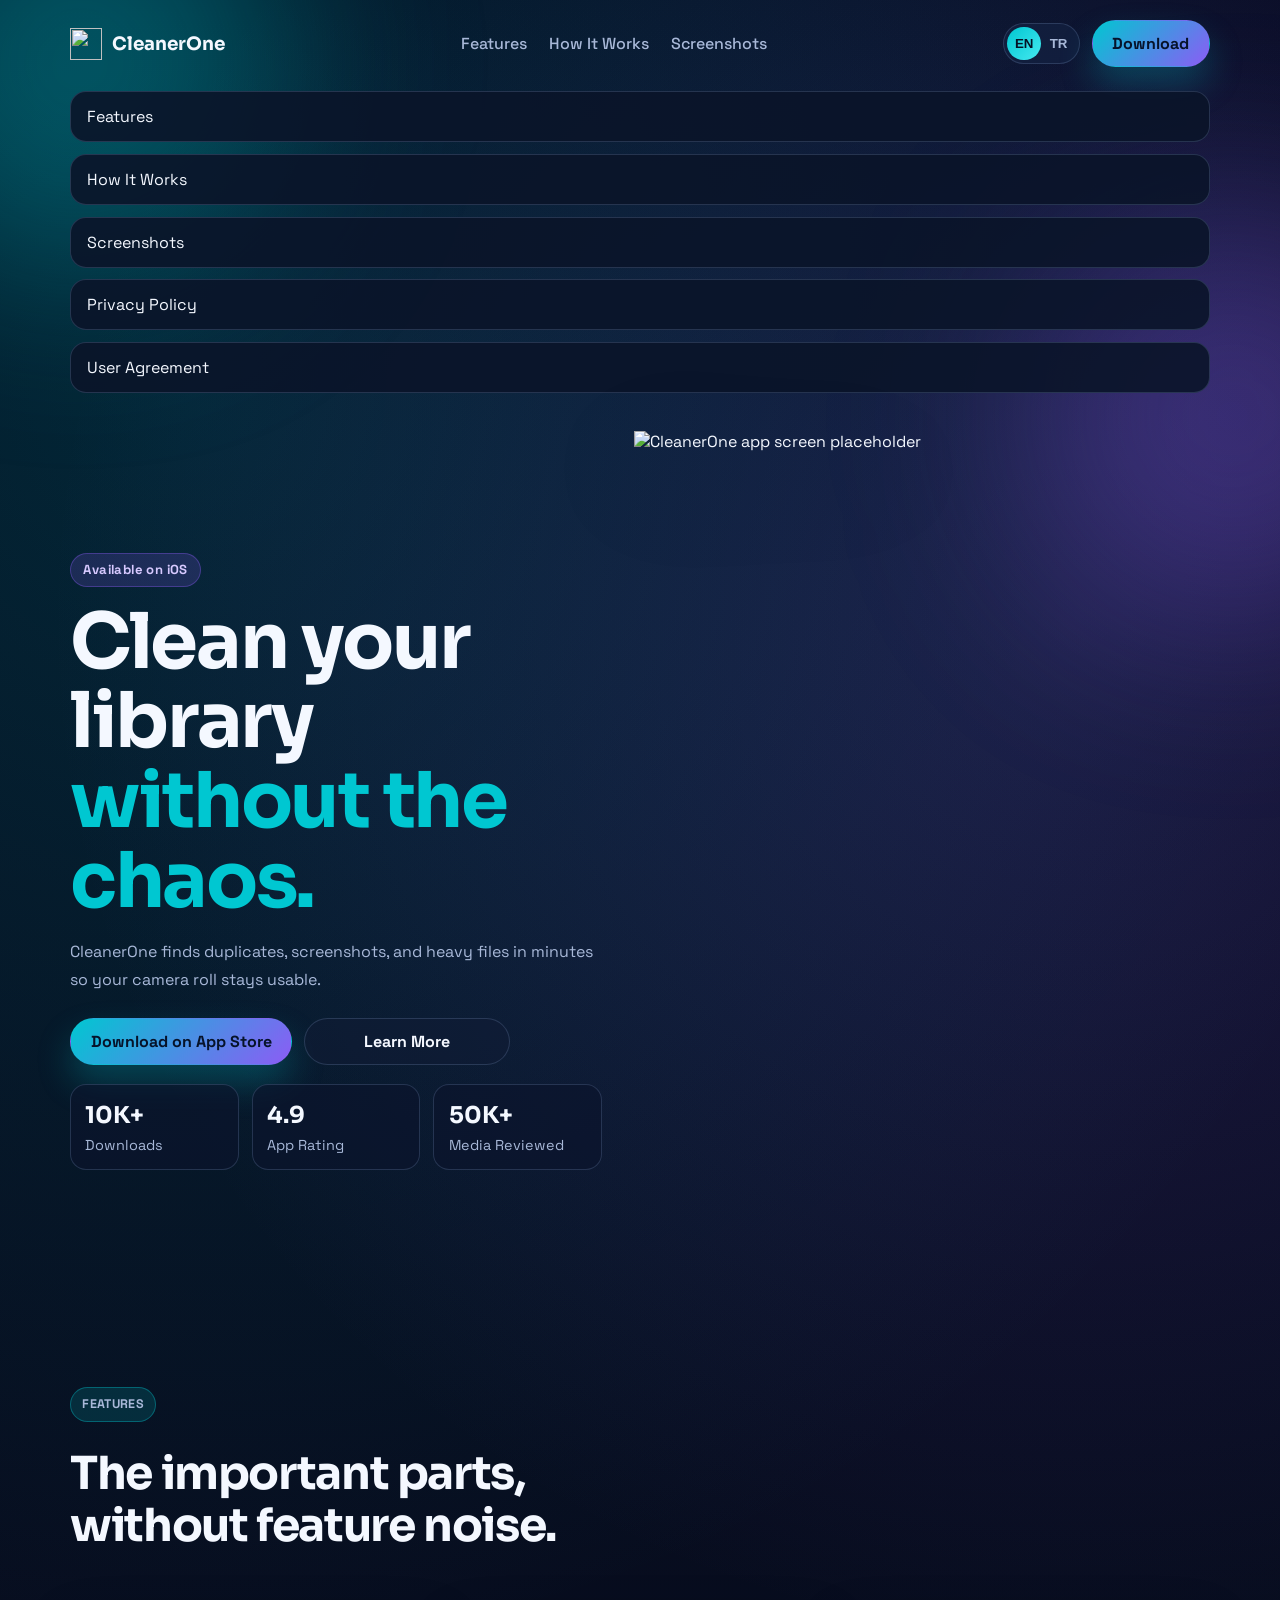
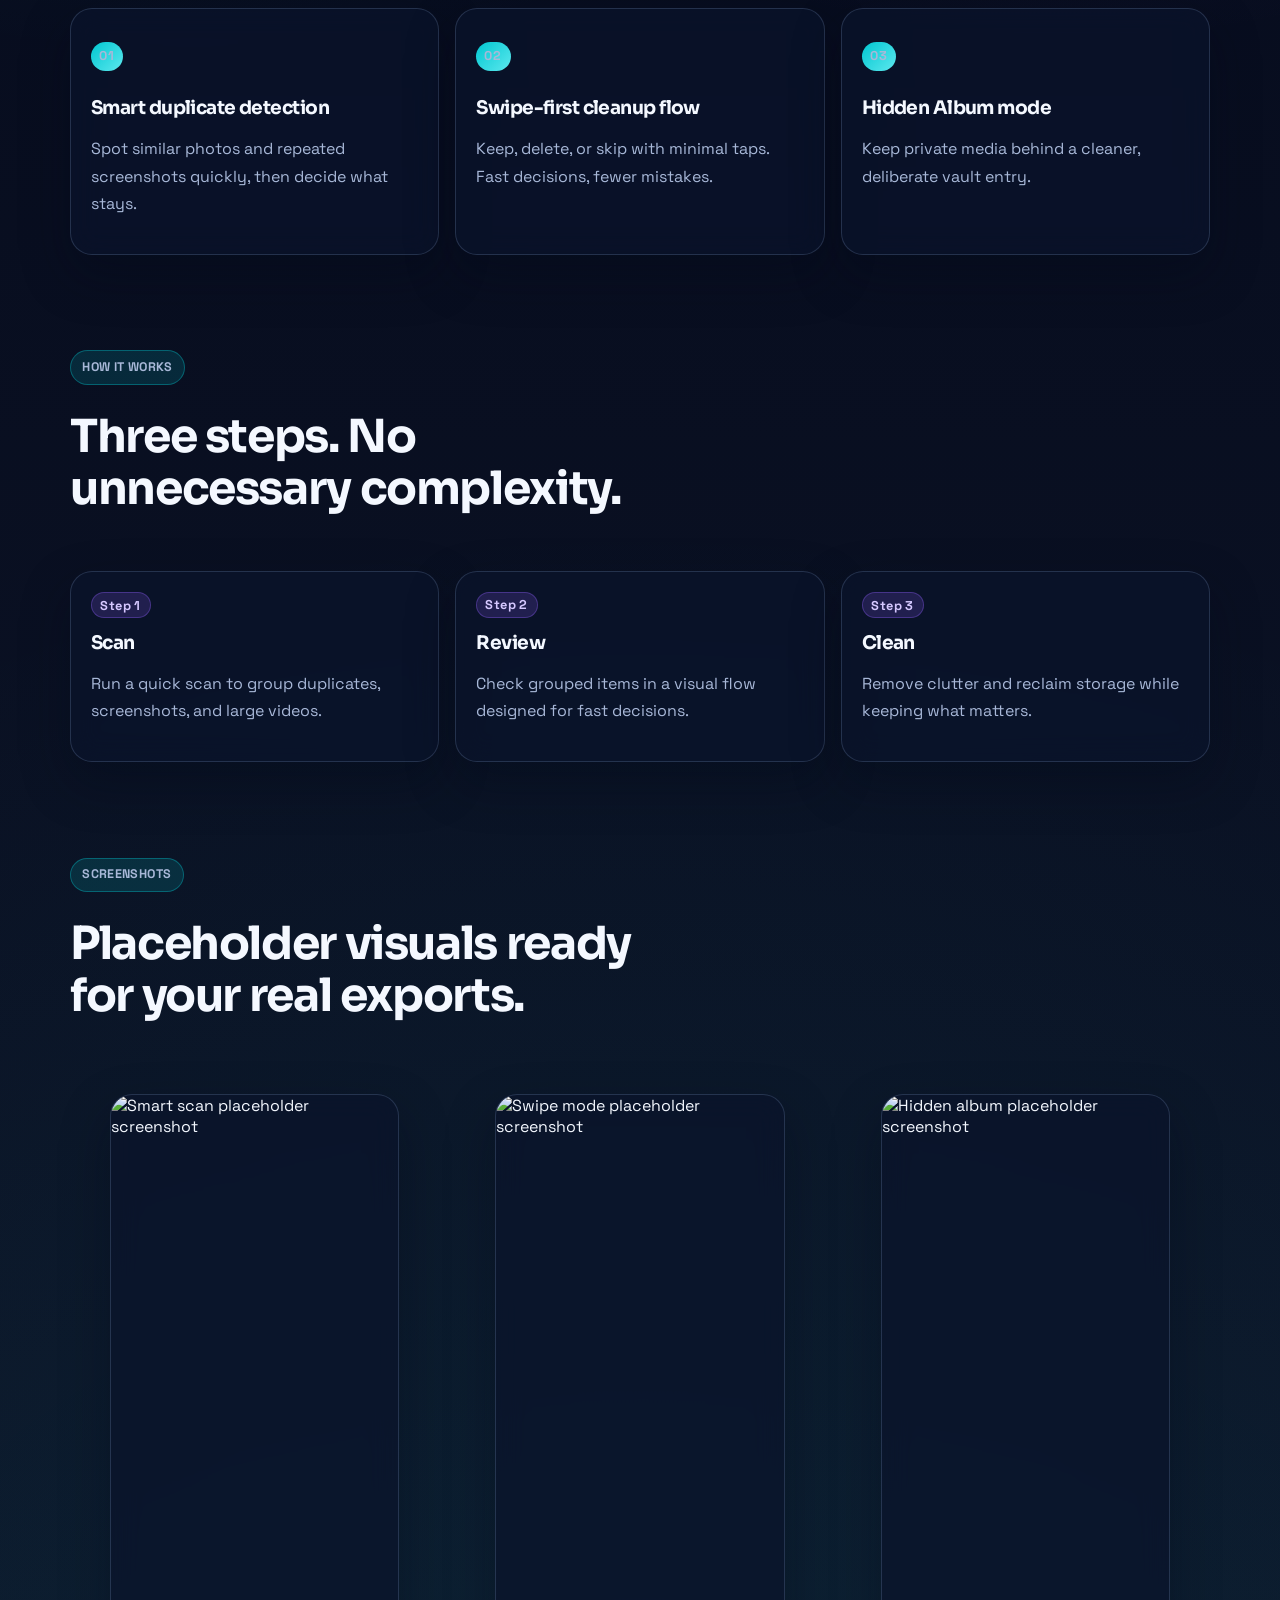
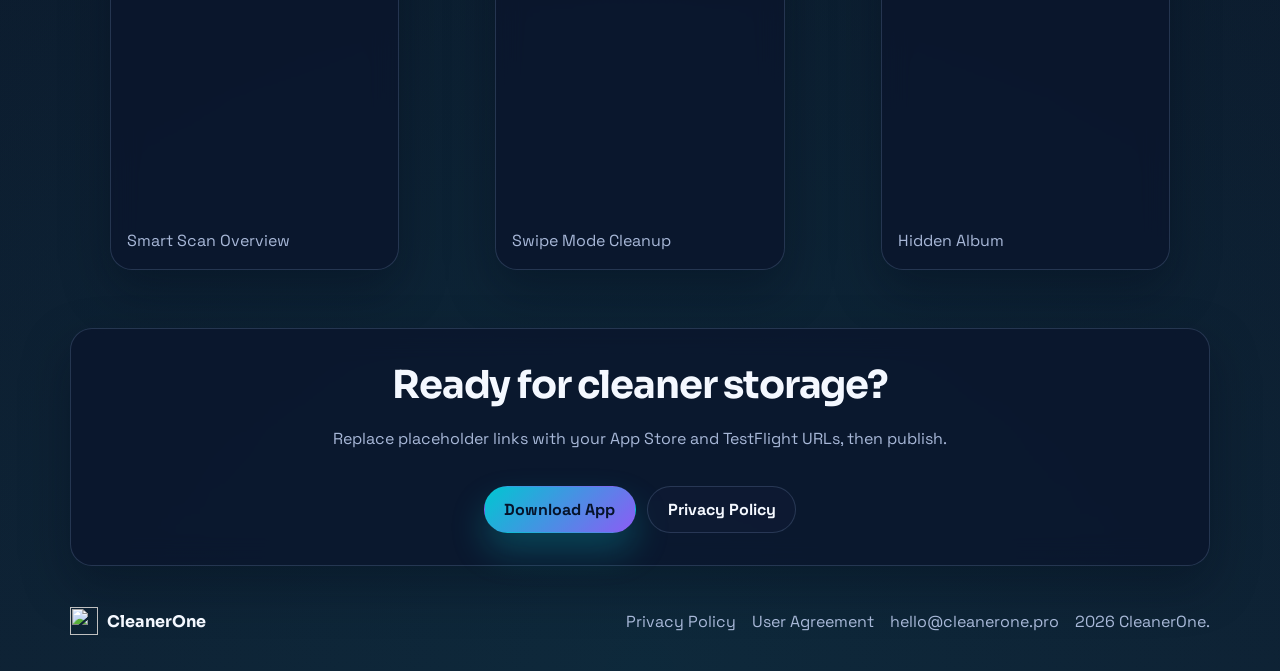
==== index.html @ c6b2ac65 "V2" ====
<!DOCTYPE html>
<html lang="en">
  <head>
    <meta charset="UTF-8" />
    <meta name="viewport" content="width=device-width, initial-scale=1.0" />
    <title>CleanerOne | Smart Photo Cleanup</title>
    <meta
      name="description"
      content="CleanerOne helps you remove duplicate photos, screenshots, and clutter with a clean swipe-first experience."
    />
    <link rel="preconnect" href="https://fonts.googleapis.com" />
    <link rel="preconnect" href="https://fonts.gstatic.com" crossorigin />
    <link
      href="https://fonts.googleapis.com/css2?family=Sora:wght@400;600;700;800&family=Space+Grotesk:wght@400;500;700&display=swap"
      rel="stylesheet"
    />
    <link rel="stylesheet" href="style.css" />
  </head>
  <body class="landing-shell">
    <div class="bg-orb bg-orb--teal"></div>
    <div class="bg-orb bg-orb--purple"></div>

    <header class="topbar">
      <a class="brand" href="#top" aria-label="CleanerOne home">
        <img src="assets/brand-mark.svg" alt="" width="32" height="32" />
        <span>CleanerOne</span>
      </a>

      <nav class="nav-desktop" aria-label="Primary">
        <a href="#features" data-i18n="nav_features">Features</a>
        <a href="#how" data-i18n="nav_how">How It Works</a>
        <a href="#screens" data-i18n="nav_screens">Screenshots</a>
      </nav>

      <div class="topbar-actions">
        <div class="lang-switch" role="group" aria-label="Language switch">
          <button class="lang-btn is-active" data-lang="en" type="button">EN</button>
          <button class="lang-btn" data-lang="tr" type="button">TR</button>
        </div>
        <a class="btn btn--primary" href="#" data-i18n="download_btn">Download</a>
        <button
          class="menu-btn"
          type="button"
          aria-controls="mobile-menu"
          aria-expanded="false"
          aria-label="Open mobile menu"
        >
          <span></span>
          <span></span>
        </button>
      </div>
    </header>

    <div id="mobile-menu" class="mobile-menu" hidden>
      <a href="#features" data-nav-close data-i18n="nav_features">Features</a>
      <a href="#how" data-nav-close data-i18n="nav_how">How It Works</a>
      <a href="#screens" data-nav-close data-i18n="nav_screens">Screenshots</a>
      <a href="privacy/" data-nav-close data-i18n="privacy_link">Privacy Policy</a>
      <a href="terms/" data-nav-close data-i18n="terms_link">User Agreement</a>
    </div>

    <main id="top">
      <section class="hero block">
        <div class="hero-copy reveal">
          <span class="pill" data-i18n="hero_badge">Available on iOS</span>
          <h1>
            <span data-i18n="hero_title_top">Clean your library</span>
            <em data-i18n="hero_title_em">without the chaos.</em>
          </h1>
          <p data-i18n="hero_subtitle">
            CleanerOne finds duplicates, screenshots, and heavy files in minutes so your
            camera roll stays usable.
          </p>

          <div class="hero-cta">
            <a class="btn btn--primary btn--wide" href="#" data-i18n="hero_cta_primary"
              >Download on App Store</a
            >
            <a class="btn btn--ghost btn--wide" href="#how" data-i18n="hero_cta_secondary"
              >Learn More</a
            >
          </div>

          <div class="hero-stats">
            <article>
              <strong>10K+</strong>
              <span data-i18n="metric_downloads">Downloads</span>
            </article>
            <article>
              <strong>4.9</strong>
              <span data-i18n="metric_rating">App Rating</span>
            </article>
            <article>
              <strong>50K+</strong>
              <span data-i18n="metric_cleaned">Media Reviewed</span>
            </article>
          </div>
        </div>

        <div class="hero-art reveal">
          <img
            src="assets/hero-phone.svg"
            alt="CleanerOne app screen placeholder"
            width="700"
            height="860"
          />
        </div>
      </section>

      <section class="block section-head" id="features">
        <p class="kicker" data-i18n="features_kicker">Features</p>
        <h2 data-i18n="features_title">The important parts, without feature noise.</h2>
      </section>

      <section class="block feature-grid">
        <article class="card reveal">
          <p class="card-index">01</p>
          <h3 data-i18n="feature_1_title">Smart duplicate detection</h3>
          <p data-i18n="feature_1_body">
            Spot similar photos and repeated screenshots quickly, then decide what stays.
          </p>
        </article>
        <article class="card reveal">
          <p class="card-index">02</p>
          <h3 data-i18n="feature_2_title">Swipe-first cleanup flow</h3>
          <p data-i18n="feature_2_body">
            Keep, delete, or skip with minimal taps. Fast decisions, fewer mistakes.
          </p>
        </article>
        <article class="card reveal">
          <p class="card-index">03</p>
          <h3 data-i18n="feature_3_title">Hidden Album mode</h3>
          <p data-i18n="feature_3_body">
            Keep private media behind a cleaner, deliberate vault entry.
          </p>
        </article>
      </section>

      <section class="block section-head" id="how">
        <p class="kicker" data-i18n="how_kicker">How It Works</p>
        <h2 data-i18n="how_title">Three steps. No unnecessary complexity.</h2>
      </section>

      <section class="block steps">
        <article class="step-card reveal">
          <span class="step-badge" data-i18n="step_1_badge">Step 1</span>
          <h3 data-i18n="step_1_title">Scan</h3>
          <p data-i18n="step_1_body">
            Run a quick scan to group duplicates, screenshots, and large videos.
          </p>
        </article>
        <article class="step-card reveal">
          <span class="step-badge" data-i18n="step_2_badge">Step 2</span>
          <h3 data-i18n="step_2_title">Review</h3>
          <p data-i18n="step_2_body">
            Check grouped items in a visual flow designed for fast decisions.
          </p>
        </article>
        <article class="step-card reveal">
          <span class="step-badge" data-i18n="step_3_badge">Step 3</span>
          <h3 data-i18n="step_3_title">Clean</h3>
          <p data-i18n="step_3_body">
            Remove clutter and reclaim storage while keeping what matters.
          </p>
        </article>
      </section>

      <section class="block section-head" id="screens">
        <p class="kicker" data-i18n="screens_kicker">Screenshots</p>
        <h2 data-i18n="screens_title">Placeholder visuals ready for your real exports.</h2>
      </section>

      <section class="block shots">
        <figure class="shot reveal">
          <img
            src="assets/shot-smart-scan.svg"
            alt="Smart scan placeholder screenshot"
            width="560"
            height="720"
          />
          <figcaption data-i18n="shot_1_caption">Smart Scan Overview</figcaption>
        </figure>
        <figure class="shot reveal">
          <img
            src="assets/shot-swipe-mode.svg"
            alt="Swipe mode placeholder screenshot"
            width="560"
            height="720"
          />
          <figcaption data-i18n="shot_2_caption">Swipe Mode Cleanup</figcaption>
        </figure>
        <figure class="shot reveal">
          <img
            src="assets/shot-hidden-vault.svg"
            alt="Hidden album placeholder screenshot"
            width="560"
            height="720"
          />
          <figcaption data-i18n="shot_3_caption">Hidden Album</figcaption>
        </figure>
      </section>

      <section class="block cta reveal">
        <h2 data-i18n="cta_title">Ready for cleaner storage?</h2>
        <p data-i18n="cta_body">
          Replace placeholder links with your App Store and TestFlight URLs, then publish.
        </p>
        <div class="cta-actions">
          <a class="btn btn--primary" href="#" data-i18n="cta_primary">Download App</a>
          <a class="btn btn--ghost" href="privacy/" data-i18n="privacy_link">Privacy Policy</a>
        </div>
      </section>
    </main>

    <footer class="footer block">
      <div class="footer-brand">
        <img src="assets/brand-mark.svg" alt="" width="28" height="28" />
        <span>CleanerOne</span>
      </div>
      <div class="footer-links">
        <a href="privacy/" data-i18n="privacy_link">Privacy Policy</a>
        <a href="terms/" data-i18n="terms_link">User Agreement</a>
        <a href="mailto:hello@cleanerone.pro">hello@cleanerone.pro</a>
      </div>
      <p class="footer-note">
        <span id="current-year"></span> CleanerOne.
      </p>
    </footer>

    <script src="app.js"></script>
  </body>
</html>
---- style.css ----
:root {
  --bg-top: #020617;
  --bg-bottom: #0f172a;
  --panel: rgba(11, 20, 44, 0.72);
  --panel-strong: rgba(10, 19, 40, 0.92);
  --border: rgba(138, 164, 210, 0.22);
  --text-main: #f4f8ff;
  --text-soft: #a8b8d8;
  --primary: #00c7d1;
  --secondary: #8c5cf5;
  --success: #2ed99e;
  --radius-xl: 30px;
  --radius-lg: 22px;
  --radius-md: 16px;
  --max-width: 1140px;
}

* {
  box-sizing: border-box;
}

html {
  scroll-behavior: smooth;
}

body {
  margin: 0;
  min-height: 100vh;
  font-family: "Space Grotesk", sans-serif;
  color: var(--text-main);
  background:
    radial-gradient(circle at 15% 10%, rgba(0, 199, 209, 0.16), transparent 35%),
    radial-gradient(circle at 84% 16%, rgba(140, 92, 245, 0.2), transparent 30%),
    radial-gradient(circle at 50% 100%, rgba(0, 199, 209, 0.1), transparent 45%),
    linear-gradient(180deg, var(--bg-top) 0%, var(--bg-bottom) 100%);
}

a {
  text-decoration: none;
  color: inherit;
}

img {
  max-width: 100%;
  display: block;
}

.landing-shell {
  position: relative;
  overflow-x: clip;
}

.bg-orb {
  position: fixed;
  width: 26rem;
  height: 26rem;
  border-radius: 999px;
  filter: blur(95px);
  z-index: 0;
  pointer-events: none;
}

.bg-orb--teal {
  top: -9rem;
  left: -8rem;
  background: rgba(0, 199, 209, 0.33);
}

.bg-orb--purple {
  right: -10rem;
  top: 13rem;
  background: rgba(140, 92, 245, 0.3);
}

.topbar,
.block,
.mobile-menu {
  position: relative;
  z-index: 1;
  width: min(calc(100% - 2rem), var(--max-width));
  margin: 0 auto;
}

.topbar {
  display: flex;
  align-items: center;
  justify-content: space-between;
  gap: 1rem;
  padding: 1.25rem 0;
}

.brand {
  display: inline-flex;
  align-items: center;
  gap: 0.65rem;
  font-family: "Sora", sans-serif;
  font-weight: 700;
  font-size: 1.15rem;
}

.nav-desktop {
  display: inline-flex;
  gap: 1.4rem;
  color: var(--text-soft);
}

.nav-desktop a {
  font-weight: 500;
}

.nav-desktop a:hover,
.nav-desktop a:focus-visible {
  color: var(--text-main);
}

.topbar-actions {
  display: flex;
  align-items: center;
  gap: 0.75rem;
}

.lang-switch {
  display: inline-flex;
  background: rgba(20, 34, 66, 0.72);
  border: 1px solid var(--border);
  border-radius: 999px;
  padding: 0.2rem;
}

.lang-btn {
  border: 0;
  background: transparent;
  color: var(--text-soft);
  min-width: 2.15rem;
  min-height: 2.05rem;
  border-radius: 999px;
  cursor: pointer;
  font-weight: 700;
}

.lang-btn.is-active {
  color: #051125;
  background: linear-gradient(135deg, var(--primary), #45e8f0);
}

.btn {
  display: inline-flex;
  align-items: center;
  justify-content: center;
  min-height: 2.95rem;
  padding: 0.72rem 1.22rem;
  border-radius: 999px;
  font-weight: 700;
  border: 1px solid transparent;
  transition:
    transform 170ms ease,
    box-shadow 170ms ease,
    border-color 170ms ease;
}

.btn:hover,
.btn:focus-visible {
  transform: translateY(-1px);
}

.btn--primary {
  background: linear-gradient(135deg, var(--primary), var(--secondary));
  color: #06132a;
  box-shadow: 0 18px 34px rgba(0, 199, 209, 0.25);
}

.btn--ghost {
  color: var(--text-main);
  border-color: var(--border);
  background: rgba(17, 28, 53, 0.55);
}

.btn--wide {
  min-width: 12.9rem;
}

.menu-btn {
  display: none;
  width: 2.95rem;
  height: 2.95rem;
  border-radius: 999px;
  border: 1px solid var(--border);
  background: rgba(17, 28, 53, 0.55);
  place-items: center;
  gap: 0.3rem;
}

.menu-btn span {
  display: block;
  width: 1rem;
  height: 2px;
  background: var(--text-main);
  transition: transform 160ms ease;
}

.menu-btn[aria-expanded="true"] span:first-child {
  transform: translateY(3px) rotate(45deg);
}

.menu-btn[aria-expanded="true"] span:last-child {
  transform: translateY(-3px) rotate(-45deg);
}

.mobile-menu {
  display: grid;
  gap: 0.72rem;
  margin-top: 0.25rem;
}

.mobile-menu a {
  padding: 0.88rem 1rem;
  border-radius: var(--radius-md);
  border: 1px solid var(--border);
  background: rgba(10, 20, 42, 0.9);
}

.block {
  padding: 2.6rem 0;
}

.hero {
  display: grid;
  gap: 2rem;
  align-items: center;
  grid-template-columns: 1.04fr 0.96fr;
  padding-top: 2.4rem;
}

.pill,
.kicker,
.step-badge,
.card-index {
  display: inline-flex;
  align-items: center;
  border-radius: 999px;
  font-weight: 700;
  letter-spacing: 0.03em;
}

.pill {
  padding: 0.46rem 0.78rem;
  background: rgba(140, 92, 245, 0.18);
  border: 1px solid rgba(140, 92, 245, 0.35);
  color: #d7c9ff;
  font-size: 0.82rem;
}

h1,
h2,
h3 {
  margin: 0;
  font-family: "Sora", sans-serif;
  letter-spacing: -0.03em;
}

.hero h1 {
  margin-top: 1rem;
  font-size: clamp(2.5rem, 6vw, 4.8rem);
  line-height: 1.04;
}

.hero h1 em {
  color: var(--primary);
  font-style: normal;
  display: block;
}

.hero p,
.card p,
.step-card p,
.section-head p,
.cta p,
.footer-note {
  color: var(--text-soft);
  line-height: 1.72;
}

.hero-cta {
  margin: 1.55rem 0 1.2rem;
  display: flex;
  flex-wrap: wrap;
  gap: 0.72rem;
}

.hero-stats {
  display: grid;
  grid-template-columns: repeat(3, 1fr);
  gap: 0.8rem;
}

.hero-stats article {
  border: 1px solid var(--border);
  border-radius: var(--radius-md);
  background: rgba(11, 21, 45, 0.66);
  padding: 0.9rem;
}

.hero-stats strong {
  display: block;
  font-family: "Sora", sans-serif;
  font-size: 1.45rem;
  margin-bottom: 0.25rem;
}

.hero-stats span {
  color: var(--text-soft);
  font-size: 0.9rem;
}

.hero-art img {
  max-width: 36rem;
  margin-left: auto;
  filter: drop-shadow(0 28px 60px rgba(0, 0, 0, 0.45));
}

.section-head {
  padding-bottom: 0.9rem;
}

.kicker {
  padding: 0.35rem 0.7rem;
  background: rgba(0, 199, 209, 0.15);
  border: 1px solid rgba(0, 199, 209, 0.36);
  color: #9df5fb;
  font-size: 0.78rem;
  text-transform: uppercase;
}

.section-head h2 {
  margin-top: 0.85rem;
  max-width: 18ch;
  font-size: clamp(1.7rem, 3.8vw, 2.85rem);
  line-height: 1.14;
}

.feature-grid,
.steps,
.shots {
  display: grid;
  gap: 1rem;
}

.feature-grid {
  grid-template-columns: repeat(3, minmax(0, 1fr));
}

.card,
.step-card,
.shot,
.cta,
.legal-card {
  border: 1px solid var(--border);
  border-radius: var(--radius-lg);
  background: var(--panel);
  backdrop-filter: blur(14px);
  box-shadow: 0 20px 48px rgba(0, 8, 22, 0.34);
}

.card,
.step-card {
  padding: 1.25rem;
}

.card-index {
  padding: 0.22rem 0.55rem;
  font-size: 0.8rem;
  color: #0d203f;
  background: linear-gradient(135deg, var(--primary), #5de8ee);
}

.card h3,
.step-card h3 {
  margin: 0.8rem 0 0.52rem;
}

.steps {
  grid-template-columns: repeat(3, minmax(0, 1fr));
}

.step-badge {
  padding: 0.22rem 0.56rem;
  font-size: 0.8rem;
  color: #d6c8ff;
  background: rgba(140, 92, 245, 0.19);
  border: 1px solid rgba(140, 92, 245, 0.35);
}

.shots {
  grid-template-columns: repeat(3, minmax(0, 1fr));
}

.shot {
  overflow: hidden;
}

.shot img {
  width: 100%;
  aspect-ratio: 4 / 5;
  object-fit: cover;
}

.shot figcaption {
  padding: 0.95rem 1rem 1.1rem;
  color: var(--text-soft);
}

.cta {
  text-align: center;
  padding: 2rem 1.4rem;
}

.cta h2 {
  font-size: clamp(1.75rem, 3vw, 2.5rem);
}

.cta-actions {
  margin-top: 1.1rem;
  display: inline-flex;
  gap: 0.7rem;
}

.footer {
  padding-bottom: 2.2rem;
  display: grid;
  grid-template-columns: 1fr auto auto;
  gap: 1rem;
  align-items: center;
}

.footer-brand {
  display: inline-flex;
  align-items: center;
  gap: 0.55rem;
  font-family: "Sora", sans-serif;
  font-weight: 700;
}

.footer-links {
  display: inline-flex;
  gap: 1rem;
  color: var(--text-soft);
}

.footer-note {
  margin: 0;
}

.reveal {
  opacity: 0;
  transform: translateY(16px);
  transition:
    opacity 460ms ease,
    transform 460ms ease;
}

.reveal.is-visible {
  opacity: 1;
  transform: translateY(0);
}

/* Legal pages */
.legal-shell .topbar {
  padding-bottom: 1rem;
}

.legal-main {
  position: relative;
  z-index: 1;
  width: min(calc(100% - 2rem), 920px);
  margin: 0 auto;
  padding: 1.7rem 0 2.6rem;
}

.legal-main .pill {
  margin-bottom: 1rem;
}

.legal-main h1 {
  font-size: clamp(2rem, 4vw, 3.2rem);
  line-height: 1.08;
}

.legal-stack {
  margin-top: 1.3rem;
  display: grid;
  gap: 0.9rem;
}

.legal-card {
  padding: 1.2rem 1.25rem;
}

.legal-card h2 {
  font-size: 1.28rem;
  margin-bottom: 0.5rem;
}

.legal-card ul {
  margin: 0;
  padding-left: 1.15rem;
  color: var(--text-soft);
  line-height: 1.72;
}

.legal-note {
  margin-top: 1rem;
  border: 1px dashed rgba(0, 199, 209, 0.44);
  border-radius: var(--radius-md);
  background: rgba(0, 199, 209, 0.07);
  padding: 0.95rem 1.05rem;
  color: var(--text-soft);
}

@media (max-width: 1040px) {
  .hero,
  .feature-grid,
  .steps,
  .shots,
  .footer {
    grid-template-columns: 1fr;
  }

  .hero-art img {
    margin: 0 auto;
  }

  .footer {
    align-items: flex-start;
  }
}

@media (max-width: 860px) {
  .nav-desktop,
  .topbar-actions .btn--primary {
    display: none;
  }

  .menu-btn {
    display: inline-grid;
  }
}

@media (max-width: 560px) {
  .topbar,
  .block,
  .mobile-menu,
  .legal-main {
    width: min(calc(100% - 1.25rem), var(--max-width));
  }

  .hero-cta,
  .cta-actions,
  .footer-links {
    flex-direction: column;
    align-items: stretch;
  }

  .hero-stats {
    grid-template-columns: 1fr;
  }

  .btn {
    width: 100%;
  }
}
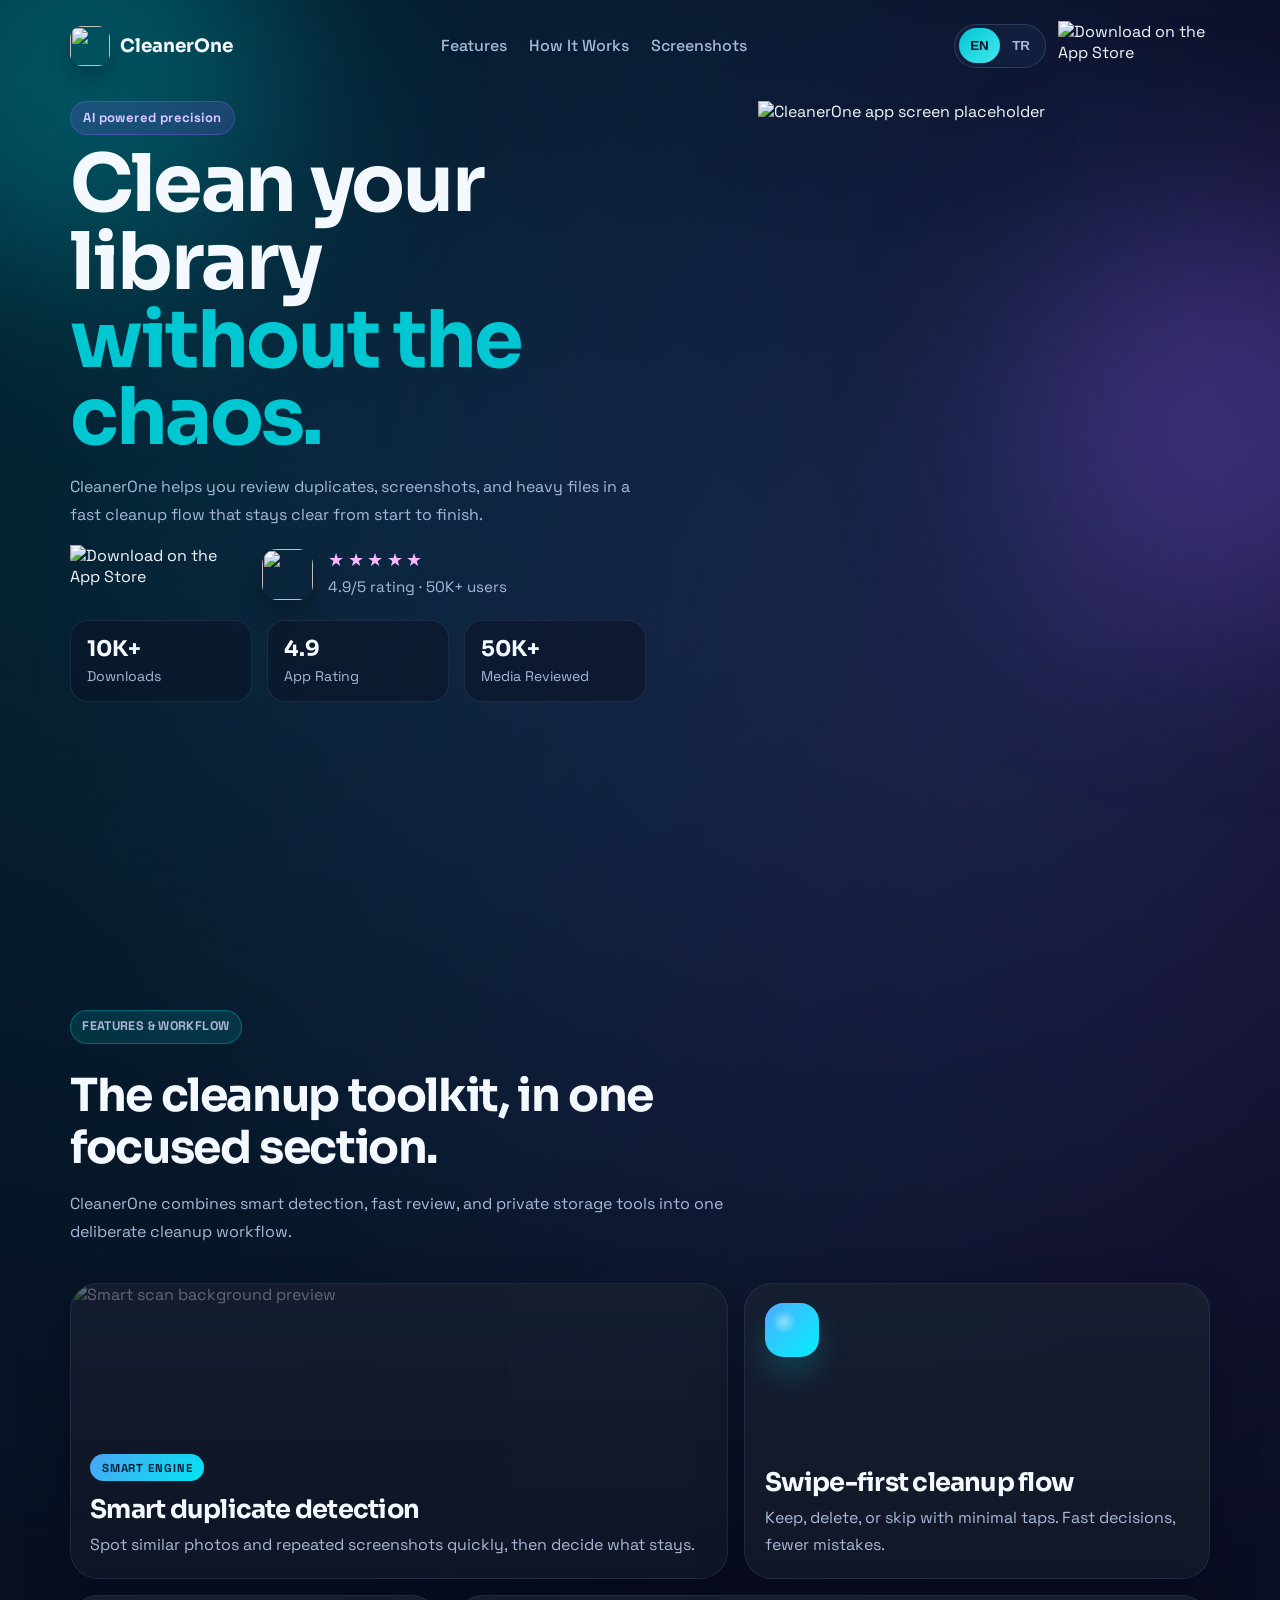
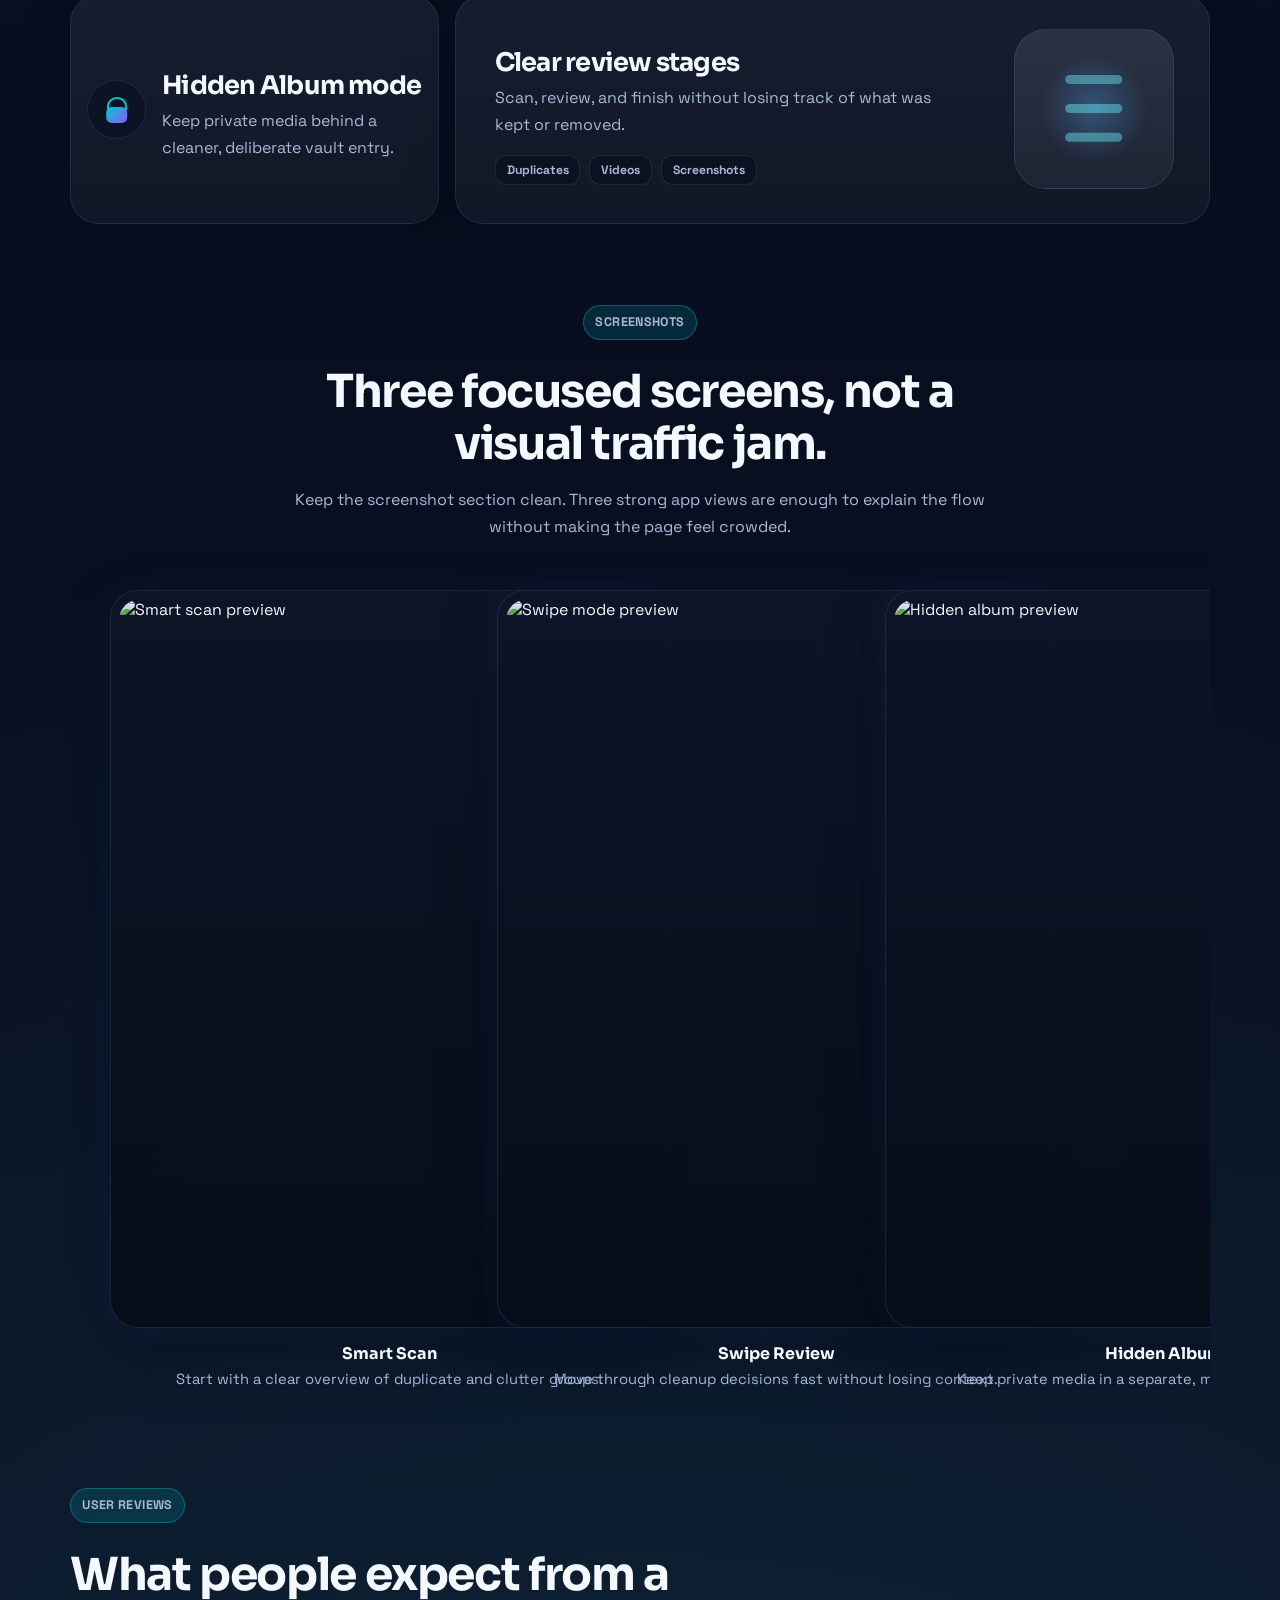
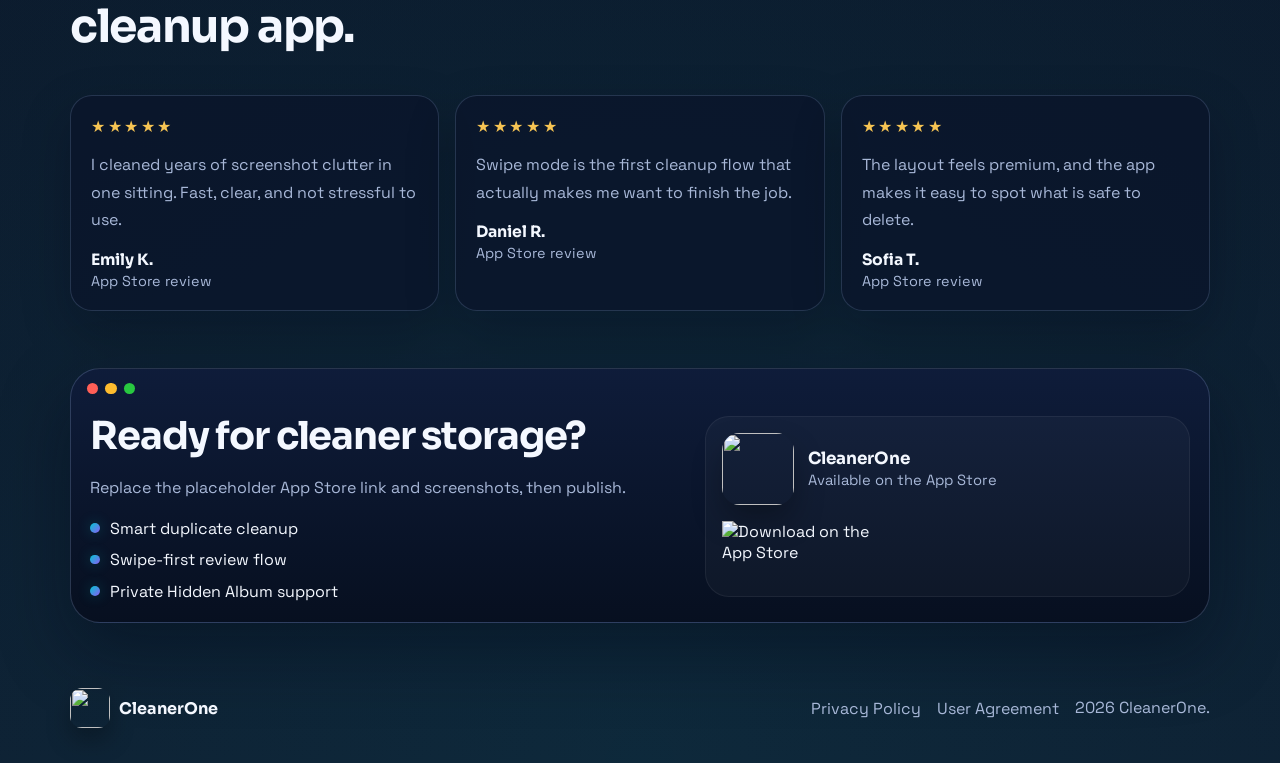
==== commit 88aa21ae: "Legal Eklendi" ====
--- a/index.html
+++ b/index.html
@@ -22,13 +22,13 @@
 
     <header class="topbar">
       <a class="brand" href="#top" aria-label="CleanerOne home">
-        <img src="assets/brand-mark.svg" alt="" width="32" height="32" />
+        <img src="assets/app-icon.png" alt="" width="40" height="40" />
         <span>CleanerOne</span>
       </a>
 
       <nav class="nav-desktop" aria-label="Primary">
-        <a href="#features" data-i18n="nav_features">Features</a>
-        <a href="#how" data-i18n="nav_how">How It Works</a>
+        <a href="#overview" data-i18n="nav_features">Features</a>
+        <a href="#overview" data-i18n="nav_how">How It Works</a>
         <a href="#screens" data-i18n="nav_screens">Screenshots</a>
       </nav>
 
@@ -37,27 +37,16 @@
           <button class="lang-btn is-active" data-lang="en" type="button">EN</button>
           <button class="lang-btn" data-lang="tr" type="button">TR</button>
         </div>
-        <a class="btn btn--primary" href="#" data-i18n="download_btn">Download</a>
-        <button
-          class="menu-btn"
-          type="button"
-          aria-controls="mobile-menu"
-          aria-expanded="false"
-          aria-label="Open mobile menu"
-        >
-          <span></span>
-          <span></span>
-        </button>
+        <a class="topbar-badge" href="#" aria-label="Download on the App Store">
+          <img
+            src="assets/app-store-badge.svg"
+            alt="Download on the App Store"
+            width="140"
+            height="46"
+          />
+        </a>
       </div>
     </header>
-
-    <div id="mobile-menu" class="mobile-menu" hidden>
-      <a href="#features" data-nav-close data-i18n="nav_features">Features</a>
-      <a href="#how" data-nav-close data-i18n="nav_how">How It Works</a>
-      <a href="#screens" data-nav-close data-i18n="nav_screens">Screenshots</a>
-      <a href="privacy/" data-nav-close data-i18n="privacy_link">Privacy Policy</a>
-      <a href="terms/" data-nav-close data-i18n="terms_link">User Agreement</a>
-    </div>
 
     <main id="top">
       <section class="hero block">
@@ -68,17 +57,27 @@
             <em data-i18n="hero_title_em">without the chaos.</em>
           </h1>
           <p data-i18n="hero_subtitle">
-            CleanerOne finds duplicates, screenshots, and heavy files in minutes so your
-            camera roll stays usable.
-          </p>
-
-          <div class="hero-cta">
-            <a class="btn btn--primary btn--wide" href="#" data-i18n="hero_cta_primary"
-              >Download on App Store</a
-            >
-            <a class="btn btn--ghost btn--wide" href="#how" data-i18n="hero_cta_secondary"
-              >Learn More</a
-            >
+            CleanerOne helps you review duplicates, screenshots, and heavy files in a
+            fast cleanup flow that stays clear from start to finish.
+          </p>
+
+          <div class="hero-actions">
+            <a class="store-link" href="#" aria-label="Download on the App Store">
+              <img
+                src="assets/app-store-badge.svg"
+                alt="Download on the App Store"
+                width="180"
+                height="60"
+              />
+            </a>
+
+            <div class="hero-rating">
+              <img src="assets/app-icon.png" alt="" width="48" height="48" />
+              <div class="hero-rating__meta">
+                <div class="hero-rating__stars" aria-hidden="true">★★★★★</div>
+                <p data-i18n="hero_rating_line">4.9/5 rating · 50K+ users</p>
+              </div>
+            </div>
           </div>
 
           <div class="hero-stats">
@@ -98,129 +97,235 @@
         </div>
 
         <div class="hero-art reveal">
-          <img
-            src="assets/hero-phone.svg"
-            alt="CleanerOne app screen placeholder"
-            width="700"
-            height="860"
-          />
-        </div>
-      </section>
-
-      <section class="block section-head" id="features">
-        <p class="kicker" data-i18n="features_kicker">Features</p>
-        <h2 data-i18n="features_title">The important parts, without feature noise.</h2>
-      </section>
-
-      <section class="block feature-grid">
-        <article class="card reveal">
-          <p class="card-index">01</p>
-          <h3 data-i18n="feature_1_title">Smart duplicate detection</h3>
-          <p data-i18n="feature_1_body">
-            Spot similar photos and repeated screenshots quickly, then decide what stays.
-          </p>
+          <div class="hero-stage">
+            <img
+              src="assets/hero-phone.svg"
+              alt="CleanerOne app screen placeholder"
+              width="700"
+              height="860"
+            />
+          </div>
+        </div>
+      </section>
+
+      <section class="block overview-section" id="overview">
+        <div class="section-head">
+          <p class="kicker" data-i18n="overview_kicker">Features & Workflow</p>
+          <h2 data-i18n="overview_title">The cleanup toolkit, in one focused section.</h2>
+          <p data-i18n="overview_body">
+            CleanerOne combines smart detection, fast review, and private storage tools
+            into one deliberate cleanup workflow.
+          </p>
+        </div>
+
+        <div class="toolkit-grid">
+          <article class="toolkit-card toolkit-card--featured reveal">
+            <div class="toolkit-card__bg">
+              <img
+                src="assets/shot-smart-scan.svg"
+                alt="Smart scan background preview"
+                width="560"
+                height="720"
+              />
+            </div>
+            <div class="toolkit-card__content">
+              <span class="toolkit-pill" data-i18n="toolkit_badge_1">Smart Engine</span>
+              <h3 data-i18n="feature_1_title">Smart duplicate detection</h3>
+              <p data-i18n="feature_1_body">
+                Spot similar photos and repeated screenshots quickly, then decide what stays.
+              </p>
+            </div>
+          </article>
+
+          <article class="toolkit-card toolkit-card--compact reveal">
+            <div class="toolkit-icon toolkit-icon--cyan"></div>
+            <div>
+              <h3 data-i18n="feature_2_title">Swipe-first cleanup flow</h3>
+              <p data-i18n="feature_2_body">
+                Keep, delete, or skip with minimal taps. Fast decisions, fewer mistakes.
+              </p>
+            </div>
+          </article>
+
+          <article class="toolkit-card toolkit-card--inline reveal">
+            <div class="toolkit-inline-icon toolkit-inline-icon--lock"></div>
+            <div>
+              <h3 data-i18n="feature_3_title">Hidden Album mode</h3>
+              <p data-i18n="feature_3_body">
+                Keep private media behind a cleaner, deliberate vault entry.
+              </p>
+            </div>
+          </article>
+
+          <article class="toolkit-card toolkit-card--wide reveal">
+            <div class="toolkit-card__content">
+              <h3 data-i18n="feature_4_title">Clear review stages</h3>
+              <p data-i18n="feature_4_body">
+                Scan, review, and finish without losing track of what was kept or removed.
+              </p>
+              <div class="toolkit-tags">
+                <span data-i18n="toolkit_tag_1">Duplicates</span>
+                <span data-i18n="toolkit_tag_2">Videos</span>
+                <span data-i18n="toolkit_tag_3">Screenshots</span>
+              </div>
+            </div>
+            <div class="toolkit-data-orb" aria-hidden="true"></div>
+          </article>
+        </div>
+      </section>
+
+      <section class="block screenshots-section" id="screens">
+        <div class="section-head section-head--centered">
+          <p class="kicker" data-i18n="screens_kicker">Screenshots</p>
+          <h2 data-i18n="screens_title">Three focused screens, not a visual traffic jam.</h2>
+          <p data-i18n="screens_body">
+            Keep the screenshot section clean. Three strong app views are enough to explain
+            the flow without making the page feel crowded.
+          </p>
+        </div>
+
+        <div class="screens-row">
+          <figure class="screen-card screen-card--left reveal">
+            <div class="screen-card__frame">
+              <img
+                src="assets/shot-smart-scan.svg"
+                alt="Smart scan preview"
+                width="560"
+                height="720"
+              />
+            </div>
+            <figcaption>
+              <strong data-i18n="screen_1_title">Smart Scan</strong>
+              <span data-i18n="screen_1_body">Start with a clear overview of duplicate and clutter groups.</span>
+            </figcaption>
+          </figure>
+
+          <figure class="screen-card screen-card--center reveal">
+            <div class="screen-card__frame">
+              <img
+                src="assets/shot-swipe-mode.svg"
+                alt="Swipe mode preview"
+                width="560"
+                height="720"
+              />
+            </div>
+            <figcaption>
+              <strong data-i18n="screen_2_title">Swipe Review</strong>
+              <span data-i18n="screen_2_body">Move through cleanup decisions fast without losing context.</span>
+            </figcaption>
+          </figure>
+
+          <figure class="screen-card screen-card--right reveal">
+            <div class="screen-card__frame">
+              <img
+                src="assets/shot-hidden-vault.svg"
+                alt="Hidden album preview"
+                width="560"
+                height="720"
+              />
+            </div>
+            <figcaption>
+              <strong data-i18n="screen_3_title">Hidden Album</strong>
+              <span data-i18n="screen_3_body">Keep private media in a separate, more intentional space.</span>
+            </figcaption>
+          </figure>
+        </div>
+      </section>
+
+      <section class="block section-head" id="reviews">
+        <p class="kicker" data-i18n="reviews_kicker">User Reviews</p>
+        <h2 data-i18n="reviews_title">What people expect from a cleanup app.</h2>
+      </section>
+
+      <section class="block review-grid">
+        <article class="review-card reveal">
+          <div class="review-stars" aria-hidden="true">★★★★★</div>
+          <p data-i18n="review_1_body">
+            I cleaned years of screenshot clutter in one sitting. Fast, clear, and not
+            stressful to use.
+          </p>
+          <div class="review-meta">
+            <strong data-i18n="review_1_name">Emily K.</strong>
+            <span data-i18n="review_meta_label">App Store review</span>
+          </div>
         </article>
-        <article class="card reveal">
-          <p class="card-index">02</p>
-          <h3 data-i18n="feature_2_title">Swipe-first cleanup flow</h3>
-          <p data-i18n="feature_2_body">
-            Keep, delete, or skip with minimal taps. Fast decisions, fewer mistakes.
-          </p>
+
+        <article class="review-card reveal">
+          <div class="review-stars" aria-hidden="true">★★★★★</div>
+          <p data-i18n="review_2_body">
+            Swipe mode is the first cleanup flow that actually makes me want to finish the job.
+          </p>
+          <div class="review-meta">
+            <strong data-i18n="review_2_name">Daniel R.</strong>
+            <span data-i18n="review_meta_label">App Store review</span>
+          </div>
         </article>
-        <article class="card reveal">
-          <p class="card-index">03</p>
-          <h3 data-i18n="feature_3_title">Hidden Album mode</h3>
-          <p data-i18n="feature_3_body">
-            Keep private media behind a cleaner, deliberate vault entry.
-          </p>
+
+        <article class="review-card reveal">
+          <div class="review-stars" aria-hidden="true">★★★★★</div>
+          <p data-i18n="review_3_body">
+            The layout feels premium, and the app makes it easy to spot what is safe to delete.
+          </p>
+          <div class="review-meta">
+            <strong data-i18n="review_3_name">Sofia T.</strong>
+            <span data-i18n="review_meta_label">App Store review</span>
+          </div>
         </article>
       </section>
 
-      <section class="block section-head" id="how">
-        <p class="kicker" data-i18n="how_kicker">How It Works</p>
-        <h2 data-i18n="how_title">Three steps. No unnecessary complexity.</h2>
-      </section>
-
-      <section class="block steps">
-        <article class="step-card reveal">
-          <span class="step-badge" data-i18n="step_1_badge">Step 1</span>
-          <h3 data-i18n="step_1_title">Scan</h3>
-          <p data-i18n="step_1_body">
-            Run a quick scan to group duplicates, screenshots, and large videos.
-          </p>
-        </article>
-        <article class="step-card reveal">
-          <span class="step-badge" data-i18n="step_2_badge">Step 2</span>
-          <h3 data-i18n="step_2_title">Review</h3>
-          <p data-i18n="step_2_body">
-            Check grouped items in a visual flow designed for fast decisions.
-          </p>
-        </article>
-        <article class="step-card reveal">
-          <span class="step-badge" data-i18n="step_3_badge">Step 3</span>
-          <h3 data-i18n="step_3_title">Clean</h3>
-          <p data-i18n="step_3_body">
-            Remove clutter and reclaim storage while keeping what matters.
-          </p>
-        </article>
-      </section>
-
-      <section class="block section-head" id="screens">
-        <p class="kicker" data-i18n="screens_kicker">Screenshots</p>
-        <h2 data-i18n="screens_title">Placeholder visuals ready for your real exports.</h2>
-      </section>
-
-      <section class="block shots">
-        <figure class="shot reveal">
-          <img
-            src="assets/shot-smart-scan.svg"
-            alt="Smart scan placeholder screenshot"
-            width="560"
-            height="720"
-          />
-          <figcaption data-i18n="shot_1_caption">Smart Scan Overview</figcaption>
-        </figure>
-        <figure class="shot reveal">
-          <img
-            src="assets/shot-swipe-mode.svg"
-            alt="Swipe mode placeholder screenshot"
-            width="560"
-            height="720"
-          />
-          <figcaption data-i18n="shot_2_caption">Swipe Mode Cleanup</figcaption>
-        </figure>
-        <figure class="shot reveal">
-          <img
-            src="assets/shot-hidden-vault.svg"
-            alt="Hidden album placeholder screenshot"
-            width="560"
-            height="720"
-          />
-          <figcaption data-i18n="shot_3_caption">Hidden Album</figcaption>
-        </figure>
-      </section>
-
-      <section class="block cta reveal">
-        <h2 data-i18n="cta_title">Ready for cleaner storage?</h2>
-        <p data-i18n="cta_body">
-          Replace placeholder links with your App Store and TestFlight URLs, then publish.
-        </p>
-        <div class="cta-actions">
-          <a class="btn btn--primary" href="#" data-i18n="cta_primary">Download App</a>
-          <a class="btn btn--ghost" href="privacy/" data-i18n="privacy_link">Privacy Policy</a>
+      <section class="block final-cta">
+        <div class="cta-window reveal">
+          <div class="cta-window__chrome" aria-hidden="true">
+            <span></span>
+            <span></span>
+            <span></span>
+          </div>
+
+          <div class="cta-window__body">
+            <div class="cta-window__copy">
+              <h2 data-i18n="cta_title">Ready for cleaner storage?</h2>
+              <p data-i18n="cta_body">
+                Replace the placeholder App Store link and screenshots, then publish.
+              </p>
+
+              <ul class="cta-points">
+                <li data-i18n="cta_point_1">Smart duplicate cleanup</li>
+                <li data-i18n="cta_point_2">Swipe-first review flow</li>
+                <li data-i18n="cta_point_3">Private Hidden Album support</li>
+              </ul>
+            </div>
+
+            <div class="cta-window__aside">
+              <div class="cta-app">
+                <img src="assets/app-icon.png" alt="" width="72" height="72" />
+                <div>
+                  <strong>CleanerOne</strong>
+                  <span data-i18n="cta_badge_note">Available on App Store</span>
+                </div>
+              </div>
+
+              <a class="store-link store-link--cta" href="#" aria-label="Download on the App Store">
+                <img
+                  src="assets/app-store-badge.svg"
+                  alt="Download on the App Store"
+                  width="180"
+                  height="60"
+                />
+              </a>
+            </div>
+          </div>
         </div>
       </section>
     </main>
 
     <footer class="footer block">
       <div class="footer-brand">
-        <img src="assets/brand-mark.svg" alt="" width="28" height="28" />
+        <img src="assets/app-icon.png" alt="" width="28" height="28" />
         <span>CleanerOne</span>
       </div>
       <div class="footer-links">
         <a href="privacy/" data-i18n="privacy_link">Privacy Policy</a>
-        <a href="terms/" data-i18n="terms_link">User Agreement</a>
-        <a href="mailto:hello@cleanerone.pro">hello@cleanerone.pro</a>
+        <a href="user/" data-i18n="terms_link">User Agreement</a>
       </div>
       <p class="footer-note">
         <span id="current-year"></span> CleanerOne.
--- a/style.css
+++ b/style.css
@@ -73,8 +73,7 @@
 }
 
 .topbar,
-.block,
-.mobile-menu {
+.block {
   position: relative;
   z-index: 1;
   width: min(calc(100% - 2rem), var(--max-width));
@@ -82,11 +81,16 @@
 }
 
 .topbar {
-  display: flex;
-  align-items: center;
-  justify-content: space-between;
+  display: grid;
+  grid-template-columns: auto 1fr auto;
+  align-items: center;
   gap: 1rem;
-  padding: 1.25rem 0;
+  padding: 0.95rem 0;
+  margin-top: 0.35rem;
+  border: 0;
+  border-radius: 0;
+  background: transparent;
+  box-shadow: none;
 }
 
 .brand {
@@ -98,14 +102,25 @@
   font-size: 1.15rem;
 }
 
+.brand img,
+.footer-brand img {
+  width: 2.5rem;
+  height: 2.5rem;
+  border-radius: 0.75rem;
+  box-shadow: 0 12px 24px rgba(0, 0, 0, 0.28);
+}
+
 .nav-desktop {
   display: inline-flex;
+  justify-content: center;
+  flex-wrap: wrap;
   gap: 1.4rem;
   color: var(--text-soft);
 }
 
 .nav-desktop a {
   font-weight: 500;
+  white-space: nowrap;
 }
 
 .nav-desktop a:hover,
@@ -117,6 +132,17 @@
   display: flex;
   align-items: center;
   gap: 0.75rem;
+}
+
+.topbar-badge {
+  display: inline-flex;
+  align-items: center;
+  flex-shrink: 0;
+}
+
+.topbar-badge img {
+  width: 152px;
+  height: auto;
 }
 
 .lang-switch {
@@ -125,17 +151,21 @@
   border: 1px solid var(--border);
   border-radius: 999px;
   padding: 0.2rem;
+  flex-shrink: 0;
 }
 
 .lang-btn {
   border: 0;
   background: transparent;
   color: var(--text-soft);
-  min-width: 2.15rem;
-  min-height: 2.05rem;
+  width: 2.6rem;
+  min-width: 2.6rem;
+  height: 2.2rem;
   border-radius: 999px;
   cursor: pointer;
   font-weight: 700;
+  line-height: 1;
+  text-align: center;
 }
 
 .lang-btn.is-active {
@@ -175,60 +205,21 @@
   background: rgba(17, 28, 53, 0.55);
 }
 
-.btn--wide {
-  min-width: 12.9rem;
-}
-
-.menu-btn {
-  display: none;
-  width: 2.95rem;
-  height: 2.95rem;
-  border-radius: 999px;
-  border: 1px solid var(--border);
-  background: rgba(17, 28, 53, 0.55);
-  place-items: center;
-  gap: 0.3rem;
-}
-
-.menu-btn span {
-  display: block;
-  width: 1rem;
-  height: 2px;
-  background: var(--text-main);
-  transition: transform 160ms ease;
-}
-
-.menu-btn[aria-expanded="true"] span:first-child {
-  transform: translateY(3px) rotate(45deg);
-}
-
-.menu-btn[aria-expanded="true"] span:last-child {
-  transform: translateY(-3px) rotate(-45deg);
-}
-
-.mobile-menu {
-  display: grid;
-  gap: 0.72rem;
-  margin-top: 0.25rem;
-}
-
-.mobile-menu a {
-  padding: 0.88rem 1rem;
-  border-radius: var(--radius-md);
-  border: 1px solid var(--border);
-  background: rgba(10, 20, 42, 0.9);
-}
-
 .block {
-  padding: 2.6rem 0;
+  padding: 2.15rem 0;
 }
 
 .hero {
   display: grid;
   gap: 2rem;
-  align-items: center;
+  align-items: start;
   grid-template-columns: 1.04fr 0.96fr;
-  padding-top: 2.4rem;
+  padding: 0.95rem 0 0.9rem;
+  margin-top: 0;
+  border: 0;
+  border-radius: 0;
+  background: transparent;
+  box-shadow: none;
 }
 
 .pill,
@@ -259,9 +250,10 @@
 }
 
 .hero h1 {
-  margin-top: 1rem;
-  font-size: clamp(2.5rem, 6vw, 4.8rem);
-  line-height: 1.04;
+  margin-top: 0.7rem;
+  max-width: 9.2ch;
+  font-size: clamp(3rem, 6.2vw, 5.7rem);
+  line-height: 0.98;
 }
 
 .hero h1 em {
@@ -280,46 +272,107 @@
   line-height: 1.72;
 }
 
-.hero-cta {
-  margin: 1.55rem 0 1.2rem;
+.hero-actions {
   display: flex;
   flex-wrap: wrap;
-  gap: 0.72rem;
+  align-items: center;
+  gap: 1rem;
+  margin-top: 1.05rem;
+}
+
+.store-link {
+  display: inline-flex;
+  flex-shrink: 0;
+  transition: transform 180ms ease, box-shadow 180ms ease;
+}
+
+.store-link:hover,
+.store-link:focus-visible {
+  transform: translateY(-2px);
+}
+
+.store-link img {
+  width: 176px;
+  height: auto;
+}
+
+.hero-rating {
+  display: inline-flex;
+  align-items: center;
+  gap: 0.95rem;
+}
+
+.hero-rating img {
+  width: 3.2rem;
+  height: 3.2rem;
+  border-radius: 0.95rem;
+  box-shadow: 0 12px 26px rgba(0, 0, 0, 0.28);
+}
+
+.hero-rating__meta {
+  display: grid;
+  gap: 0.18rem;
+}
+
+.hero-rating__stars {
+  color: #f5b8ff;
+  letter-spacing: 0.2em;
+  font-size: 1.1rem;
+}
+
+.hero-rating__meta p {
+  margin: 0;
+  font-size: 0.95rem;
 }
 
 .hero-stats {
   display: grid;
-  grid-template-columns: repeat(3, 1fr);
-  gap: 0.8rem;
+  grid-template-columns: repeat(3, minmax(0, 1fr));
+  gap: 0.9rem;
+  margin-top: 1rem;
 }
 
 .hero-stats article {
-  border: 1px solid var(--border);
-  border-radius: var(--radius-md);
-  background: rgba(11, 21, 45, 0.66);
-  padding: 0.9rem;
+  padding: 0.9rem 1rem;
+  border-radius: 18px;
+  border: 1px solid rgba(138, 164, 210, 0.14);
+  background: rgba(12, 20, 38, 0.58);
 }
 
 .hero-stats strong {
   display: block;
   font-family: "Sora", sans-serif;
-  font-size: 1.45rem;
-  margin-bottom: 0.25rem;
+  font-size: 1.35rem;
+  margin-bottom: 0.2rem;
 }
 
 .hero-stats span {
   color: var(--text-soft);
-  font-size: 0.9rem;
-}
-
-.hero-art img {
-  max-width: 36rem;
-  margin-left: auto;
+  font-size: 0.88rem;
+}
+
+.hero-art {
+  position: relative;
+}
+
+.hero-stage {
+  position: relative;
+  display: flex;
+  justify-content: center;
+  align-items: flex-start;
+  min-height: 0;
+  padding: 0;
+  border-radius: 0;
+  background: transparent;
+}
+
+.hero-stage img {
+  max-width: 23.2rem;
   filter: drop-shadow(0 28px 60px rgba(0, 0, 0, 0.45));
 }
 
 .section-head {
-  padding-bottom: 0.9rem;
+  padding-bottom: 0.5rem;
 }
 
 .kicker {
@@ -338,15 +391,9 @@
   line-height: 1.14;
 }
 
-.feature-grid,
-.steps,
-.shots {
+.review-grid {
   display: grid;
   gap: 1rem;
-}
-
-.feature-grid {
-  grid-template-columns: repeat(3, minmax(0, 1fr));
 }
 
 .card,
@@ -378,50 +425,450 @@
   margin: 0.8rem 0 0.52rem;
 }
 
-.steps {
+.overview-section .section-head {
+  max-width: 44rem;
+  margin-bottom: 0.85rem;
+}
+
+.overview-section {
+  padding-top: 1.35rem;
+}
+
+.toolkit-grid {
+  display: grid;
+  grid-template-columns: repeat(12, minmax(0, 1fr));
+  gap: 1rem;
+  min-height: 27rem;
+}
+
+.toolkit-card {
+  position: relative;
+  overflow: hidden;
+  border: 1px solid rgba(138, 164, 210, 0.12);
+  border-radius: 28px;
+  background: linear-gradient(180deg, rgba(23, 31, 49, 0.94), rgba(18, 24, 39, 0.96));
+  box-shadow: 0 20px 48px rgba(0, 8, 22, 0.28);
+}
+
+.toolkit-card--featured {
+  grid-column: span 7;
+  min-height: 18.5rem;
+  display: flex;
+  align-items: flex-end;
+}
+
+.toolkit-card--compact {
+  grid-column: span 5;
+  display: grid;
+  align-content: space-between;
+  padding: 1.2rem;
+}
+
+.toolkit-card--inline {
+  grid-column: span 4;
+  display: flex;
+  align-items: center;
+  gap: 1rem;
+  padding: 1rem;
+}
+
+.toolkit-card--wide {
+  grid-column: span 8;
+  display: grid;
+  grid-template-columns: 1fr 12rem;
+  gap: 1rem;
+  align-items: center;
+  padding: 1.2rem;
+}
+
+.toolkit-card__bg {
+  position: absolute;
+  inset: 0;
+  opacity: 0.42;
+}
+
+.toolkit-card__bg::after {
+  content: "";
+  position: absolute;
+  inset: 0;
+  background: linear-gradient(180deg, rgba(12, 19, 36, 0.16), rgba(12, 19, 36, 0.9));
+}
+
+.toolkit-card__bg img {
+  width: 100%;
+  height: 100%;
+  object-fit: cover;
+}
+
+.toolkit-card__content {
+  position: relative;
+  z-index: 1;
+  padding: 1.2rem;
+}
+
+.toolkit-card h3 {
+  margin: 0.75rem 0 0.45rem;
+  font-size: clamp(1.25rem, 2vw, 1.95rem);
+}
+
+.toolkit-card p {
+  margin: 0;
+  color: var(--text-soft);
+  line-height: 1.68;
+}
+
+.toolkit-pill {
+  display: inline-flex;
+  align-items: center;
+  padding: 0.38rem 0.72rem;
+  border-radius: 999px;
+  background: linear-gradient(135deg, rgba(79, 172, 254, 0.95), rgba(0, 241, 253, 0.95));
+  color: #05203a;
+  font-size: 0.72rem;
+  font-weight: 800;
+  text-transform: uppercase;
+  letter-spacing: 0.08em;
+}
+
+.toolkit-icon {
+  width: 3.4rem;
+  height: 3.4rem;
+  border-radius: 1.15rem;
+  box-shadow: 0 18px 30px rgba(0, 199, 209, 0.2);
+}
+
+.toolkit-icon--cyan {
+  background:
+    radial-gradient(circle at 35% 35%, rgba(255, 255, 255, 0.45), transparent 24%),
+    linear-gradient(135deg, rgba(79, 172, 254, 1), rgba(0, 241, 253, 1));
+}
+
+.toolkit-inline-icon {
+  width: 3.7rem;
+  height: 3.7rem;
+  flex: 0 0 auto;
+  border-radius: 999px;
+  background: rgba(11, 19, 36, 0.8);
+  border: 1px solid rgba(138, 164, 210, 0.14);
+  position: relative;
+}
+
+.toolkit-inline-icon--lock::before,
+.toolkit-inline-icon--lock::after {
+  content: "";
+  position: absolute;
+  left: 50%;
+  transform: translateX(-50%);
+}
+
+.toolkit-inline-icon--lock::before {
+  top: 1rem;
+  width: 1rem;
+  height: 0.7rem;
+  border: 2px solid var(--primary);
+  border-bottom: 0;
+  border-radius: 0.6rem 0.6rem 0 0;
+}
+
+.toolkit-inline-icon--lock::after {
+  top: 1.65rem;
+  width: 1.35rem;
+  height: 1rem;
+  border-radius: 0.35rem;
+  background: linear-gradient(135deg, var(--primary), var(--secondary));
+}
+
+.toolkit-tags {
+  display: flex;
+  flex-wrap: wrap;
+  gap: 0.55rem;
+  margin-top: 1rem;
+}
+
+.toolkit-tags span {
+  padding: 0.36rem 0.68rem;
+  border-radius: 0.7rem;
+  background: rgba(10, 18, 32, 0.84);
+  border: 1px solid rgba(138, 164, 210, 0.14);
+  color: var(--text-soft);
+  font-size: 0.76rem;
+  font-weight: 700;
+}
+
+.toolkit-data-orb {
+  width: 10rem;
+  height: 10rem;
+  justify-self: center;
+  border-radius: 2rem;
+  background:
+    radial-gradient(circle at center, rgba(79, 172, 254, 0.32), transparent 48%),
+    linear-gradient(180deg, rgba(46, 52, 71, 0.92), rgba(32, 37, 53, 0.92));
+  border: 1px solid rgba(138, 164, 210, 0.14);
+  position: relative;
+}
+
+.toolkit-data-orb::before,
+.toolkit-data-orb::after {
+  content: "";
+  position: absolute;
+  left: 50%;
+  transform: translateX(-50%);
+  border-radius: 999px;
+  background: rgba(111, 246, 255, 0.42);
+}
+
+.toolkit-data-orb::before {
+  top: 2.8rem;
+  width: 3.6rem;
+  height: 0.55rem;
+}
+
+.toolkit-data-orb::after {
+  top: 4.6rem;
+  width: 3.6rem;
+  height: 0.55rem;
+  box-shadow: 0 1.8rem 0 rgba(111, 246, 255, 0.42);
+}
+
+.section-head--centered {
+  max-width: 46rem;
+  margin-inline: auto;
+  text-align: center;
+}
+
+.section-head--centered h2 {
+  max-width: none;
+}
+
+.screenshots-section {
+  overflow: hidden;
+}
+
+.screens-row {
+  display: grid;
   grid-template-columns: repeat(3, minmax(0, 1fr));
-}
-
-.step-badge {
-  padding: 0.22rem 0.56rem;
-  font-size: 0.8rem;
-  color: #d6c8ff;
-  background: rgba(140, 92, 245, 0.19);
-  border: 1px solid rgba(140, 92, 245, 0.35);
-}
-
-.shots {
+  gap: 1.4rem;
+  padding-top: 0.55rem;
+}
+
+.screen-card {
+  display: grid;
+  gap: 0.95rem;
+  transition: transform 200ms ease, box-shadow 200ms ease;
+}
+
+.screen-card:hover {
+  transform: translateY(-8px);
+}
+
+.screen-card--left {
+  transform: rotate(-3deg);
+}
+
+.screen-card--center {
+  transform: translateY(-8px);
+}
+
+.screen-card--right {
+  transform: rotate(3deg);
+}
+
+.screen-card--left:hover,
+.screen-card--center:hover,
+.screen-card--right:hover {
+  transform: translateY(-12px);
+}
+
+.screen-card__frame {
+  padding: 0.5rem;
+  border-radius: 1.75rem;
+  background: linear-gradient(180deg, rgba(13, 21, 39, 0.96), rgba(7, 13, 26, 0.96));
+  border: 1px solid rgba(138, 164, 210, 0.14);
+  box-shadow:
+    0 26px 60px rgba(0, 8, 22, 0.34),
+    0 0 30px rgba(79, 172, 254, 0.08);
+}
+
+.screen-card__frame img {
+  width: 100%;
+  aspect-ratio: 9 / 12;
+  object-fit: cover;
+  object-position: center top;
+  border-radius: 1.35rem;
+}
+
+.screen-card figcaption {
+  display: grid;
+  gap: 0.25rem;
+  text-align: center;
+}
+
+.screen-card strong {
+  font-family: "Sora", sans-serif;
+  font-size: 1rem;
+}
+
+.screen-card span {
+  color: var(--text-soft);
+  font-size: 0.92rem;
+  line-height: 1.55;
+}
+
+.review-grid {
   grid-template-columns: repeat(3, minmax(0, 1fr));
 }
 
-.shot {
+.review-card {
+  padding: 1.25rem;
+  border: 1px solid var(--border);
+  border-radius: var(--radius-lg);
+  background: rgba(10, 20, 42, 0.72);
+  box-shadow: 0 20px 48px rgba(0, 8, 22, 0.26);
+}
+
+.review-stars {
+  font-size: 1rem;
+  letter-spacing: 0.16em;
+  color: #f6c453;
+}
+
+.review-card p {
+  margin: 0.9rem 0 1rem;
+  color: var(--text-soft);
+  line-height: 1.72;
+}
+
+.review-meta {
+  display: grid;
+  gap: 0.12rem;
+}
+
+.review-meta strong {
+  font-family: "Sora", sans-serif;
+  font-size: 0.98rem;
+}
+
+.review-meta span {
+  color: var(--text-soft);
+  font-size: 0.9rem;
+}
+
+.final-cta {
+  padding-top: 1.4rem;
+  padding-bottom: 1.9rem;
+}
+
+.cta-window {
+  border: 1px solid rgba(138, 164, 210, 0.26);
+  border-radius: 30px;
   overflow: hidden;
-}
-
-.shot img {
-  width: 100%;
-  aspect-ratio: 4 / 5;
-  object-fit: cover;
-}
-
-.shot figcaption {
-  padding: 0.95rem 1rem 1.1rem;
-  color: var(--text-soft);
-}
-
-.cta {
-  text-align: center;
-  padding: 2rem 1.4rem;
-}
-
-.cta h2 {
-  font-size: clamp(1.75rem, 3vw, 2.5rem);
-}
-
-.cta-actions {
-  margin-top: 1.1rem;
+  background: linear-gradient(180deg, rgba(15, 28, 58, 0.96), rgba(7, 15, 31, 0.96));
+  box-shadow: 0 28px 70px rgba(0, 8, 22, 0.4);
+}
+
+.cta-window__chrome {
+  display: flex;
+  gap: 0.45rem;
+  padding: 0.9rem 1rem 0;
+}
+
+.cta-window__chrome span {
+  width: 0.7rem;
+  height: 0.7rem;
+  border-radius: 999px;
+}
+
+.cta-window__chrome span:nth-child(1) {
+  background: #ff5f57;
+}
+
+.cta-window__chrome span:nth-child(2) {
+  background: #febc2e;
+}
+
+.cta-window__chrome span:nth-child(3) {
+  background: #28c840;
+}
+
+.cta-window__body {
+  display: grid;
+  grid-template-columns: 1.1fr 0.9fr;
+  gap: 1.4rem;
+  padding: 1.1rem 1.2rem 1.3rem;
+  align-items: center;
+}
+
+.cta-window__copy h2 {
+  font-size: clamp(1.7rem, 3vw, 2.5rem);
+}
+
+.cta-window__copy p {
+  margin: 0.9rem 0 1rem;
+  color: var(--text-soft);
+  line-height: 1.72;
+}
+
+.cta-points {
+  margin: 0;
+  padding: 0;
+  list-style: none;
+  display: grid;
+  gap: 0.65rem;
+}
+
+.cta-points li {
+  display: flex;
+  align-items: center;
+  gap: 0.65rem;
+  color: var(--text-main);
+}
+
+.cta-points li::before {
+  content: "";
+  width: 0.6rem;
+  height: 0.6rem;
+  border-radius: 999px;
+  flex: 0 0 auto;
+  background: linear-gradient(135deg, var(--primary), var(--secondary));
+  box-shadow: 0 0 14px rgba(0, 199, 209, 0.28);
+}
+
+.cta-window__aside {
+  display: grid;
+  gap: 1rem;
+  justify-items: start;
+  padding: 1rem;
+  border-radius: 24px;
+  background: rgba(255, 255, 255, 0.03);
+  border: 1px solid rgba(255, 255, 255, 0.06);
+}
+
+.cta-app {
   display: inline-flex;
-  gap: 0.7rem;
+  align-items: center;
+  gap: 0.9rem;
+}
+
+.cta-app img {
+  width: 4.5rem;
+  height: 4.5rem;
+  border-radius: 1.1rem;
+  box-shadow: 0 16px 30px rgba(0, 0, 0, 0.28);
+}
+
+.cta-app strong {
+  display: block;
+  font-family: "Sora", sans-serif;
+  font-size: 1.05rem;
+}
+
+.cta-app span {
+  color: var(--text-soft);
+  font-size: 0.92rem;
+}
+
+.store-link--cta {
+  margin: 0;
 }
 
 .footer {
@@ -516,12 +963,72 @@
   color: var(--text-soft);
 }
 
+.legal-markdown {
+  margin-top: 1.05rem;
+  padding: 1.15rem 1.2rem;
+  border: 1px solid var(--border);
+  border-radius: var(--radius-lg);
+  background: rgba(11, 20, 44, 0.72);
+  backdrop-filter: blur(14px);
+  box-shadow: 0 20px 48px rgba(0, 8, 22, 0.34);
+}
+
+.legal-markdown h1 {
+  margin: 0.15rem 0 0.9rem;
+  font-size: clamp(1.7rem, 3.4vw, 2.4rem);
+  line-height: 1.15;
+}
+
+.legal-markdown h2 {
+  margin: 1.15rem 0 0.55rem;
+  font-size: clamp(1.15rem, 2.6vw, 1.55rem);
+}
+
+.legal-markdown p {
+  margin: 0.6rem 0;
+  color: var(--text-soft);
+  line-height: 1.72;
+}
+
+.legal-markdown ul {
+  margin: 0.55rem 0 0.8rem;
+  padding-left: 1.2rem;
+}
+
+.legal-markdown li {
+  color: var(--text-soft);
+  line-height: 1.68;
+  margin-bottom: 0.4rem;
+}
+
+.legal-markdown a {
+  color: #8fe8f4;
+  text-decoration: underline;
+  text-decoration-color: rgba(143, 232, 244, 0.5);
+  text-underline-offset: 2px;
+}
+
 @media (max-width: 1040px) {
   .hero,
-  .feature-grid,
-  .steps,
-  .shots,
-  .footer {
+  .review-grid,
+  .footer,
+  .cta-window__body {
+    grid-template-columns: 1fr;
+  }
+
+  .toolkit-grid {
+    grid-template-columns: 1fr 1fr;
+    min-height: 0;
+  }
+
+  .toolkit-card--featured,
+  .toolkit-card--compact,
+  .toolkit-card--inline,
+  .toolkit-card--wide {
+    grid-column: auto;
+  }
+
+  .toolkit-card--wide {
     grid-template-columns: 1fr;
   }
 
@@ -532,29 +1039,58 @@
   .footer {
     align-items: flex-start;
   }
+
+  .hero-stage img {
+    max-width: 21.4rem;
+  }
 }
 
 @media (max-width: 860px) {
-  .nav-desktop,
-  .topbar-actions .btn--primary {
-    display: none;
-  }
-
-  .menu-btn {
-    display: inline-grid;
+  .topbar {
+    grid-template-columns: 1fr auto;
+    align-items: start;
+  }
+
+  .nav-desktop {
+    grid-column: 1 / -1;
+    justify-content: flex-start;
+    gap: 1rem;
+    padding-top: 0.15rem;
+  }
+
+  .topbar-badge img {
+    width: 136px;
+  }
+
+  .screens-row {
+    display: flex;
+    overflow-x: auto;
+    gap: 1.15rem;
+    padding: 1rem 0 0.35rem;
+    scroll-snap-type: x mandatory;
+    -webkit-overflow-scrolling: touch;
+  }
+
+  .screen-card {
+    flex: 0 0 min(92vw, 22rem);
+    transform: none;
+    scroll-snap-align: start;
+  }
+
+  .screen-card--left,
+  .screen-card--center,
+  .screen-card--right {
+    transform: none;
   }
 }
 
 @media (max-width: 560px) {
   .topbar,
   .block,
-  .mobile-menu,
   .legal-main {
     width: min(calc(100% - 1.25rem), var(--max-width));
   }
 
-  .hero-cta,
-  .cta-actions,
   .footer-links {
     flex-direction: column;
     align-items: stretch;
@@ -564,7 +1100,61 @@
     grid-template-columns: 1fr;
   }
 
-  .btn {
-    width: 100%;
-  }
-}
+  .brand span {
+    font-size: 1.02rem;
+  }
+
+  .hero {
+    padding: 0.95rem 0 0.9rem;
+  }
+
+  .hero-stage {
+    min-height: 0;
+    padding: 0;
+  }
+
+  .hero-stage img {
+    max-width: 15.4rem;
+  }
+
+  .showcase-panel,
+  .review-card {
+    padding: 1rem;
+  }
+
+  .toolkit-grid {
+    grid-template-columns: 1fr;
+  }
+
+  .toolkit-card--featured,
+  .toolkit-card--compact,
+  .toolkit-card--inline,
+  .toolkit-card--wide {
+    padding: 1rem;
+  }
+
+  .toolkit-card__content {
+    padding: 1rem;
+  }
+
+  .store-link img {
+    width: 164px;
+  }
+
+  .hero-stats {
+    grid-template-columns: 1fr;
+  }
+
+  .screen-card {
+    flex-basis: 94vw;
+    max-width: 21rem;
+  }
+
+  .cta-window__body {
+    padding: 1rem;
+  }
+
+  .cta-window__aside {
+    justify-items: stretch;
+  }
+}
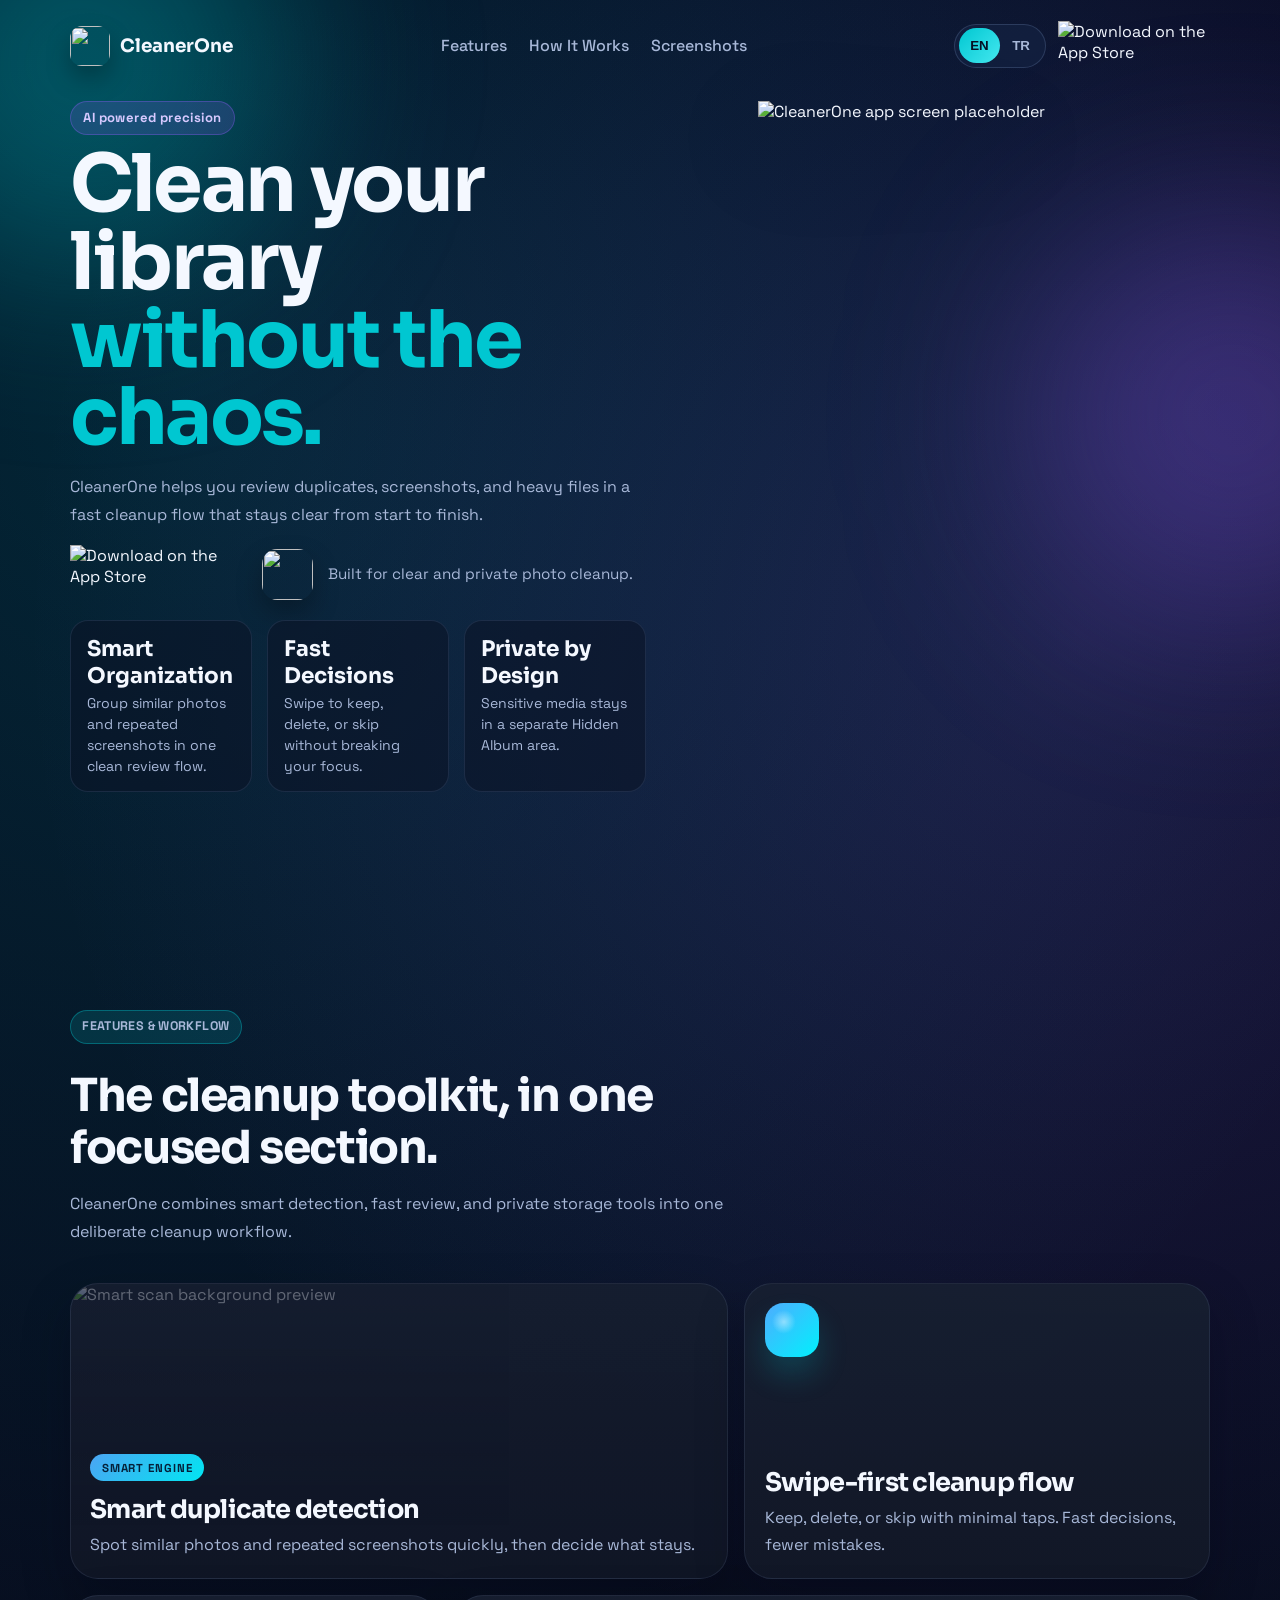
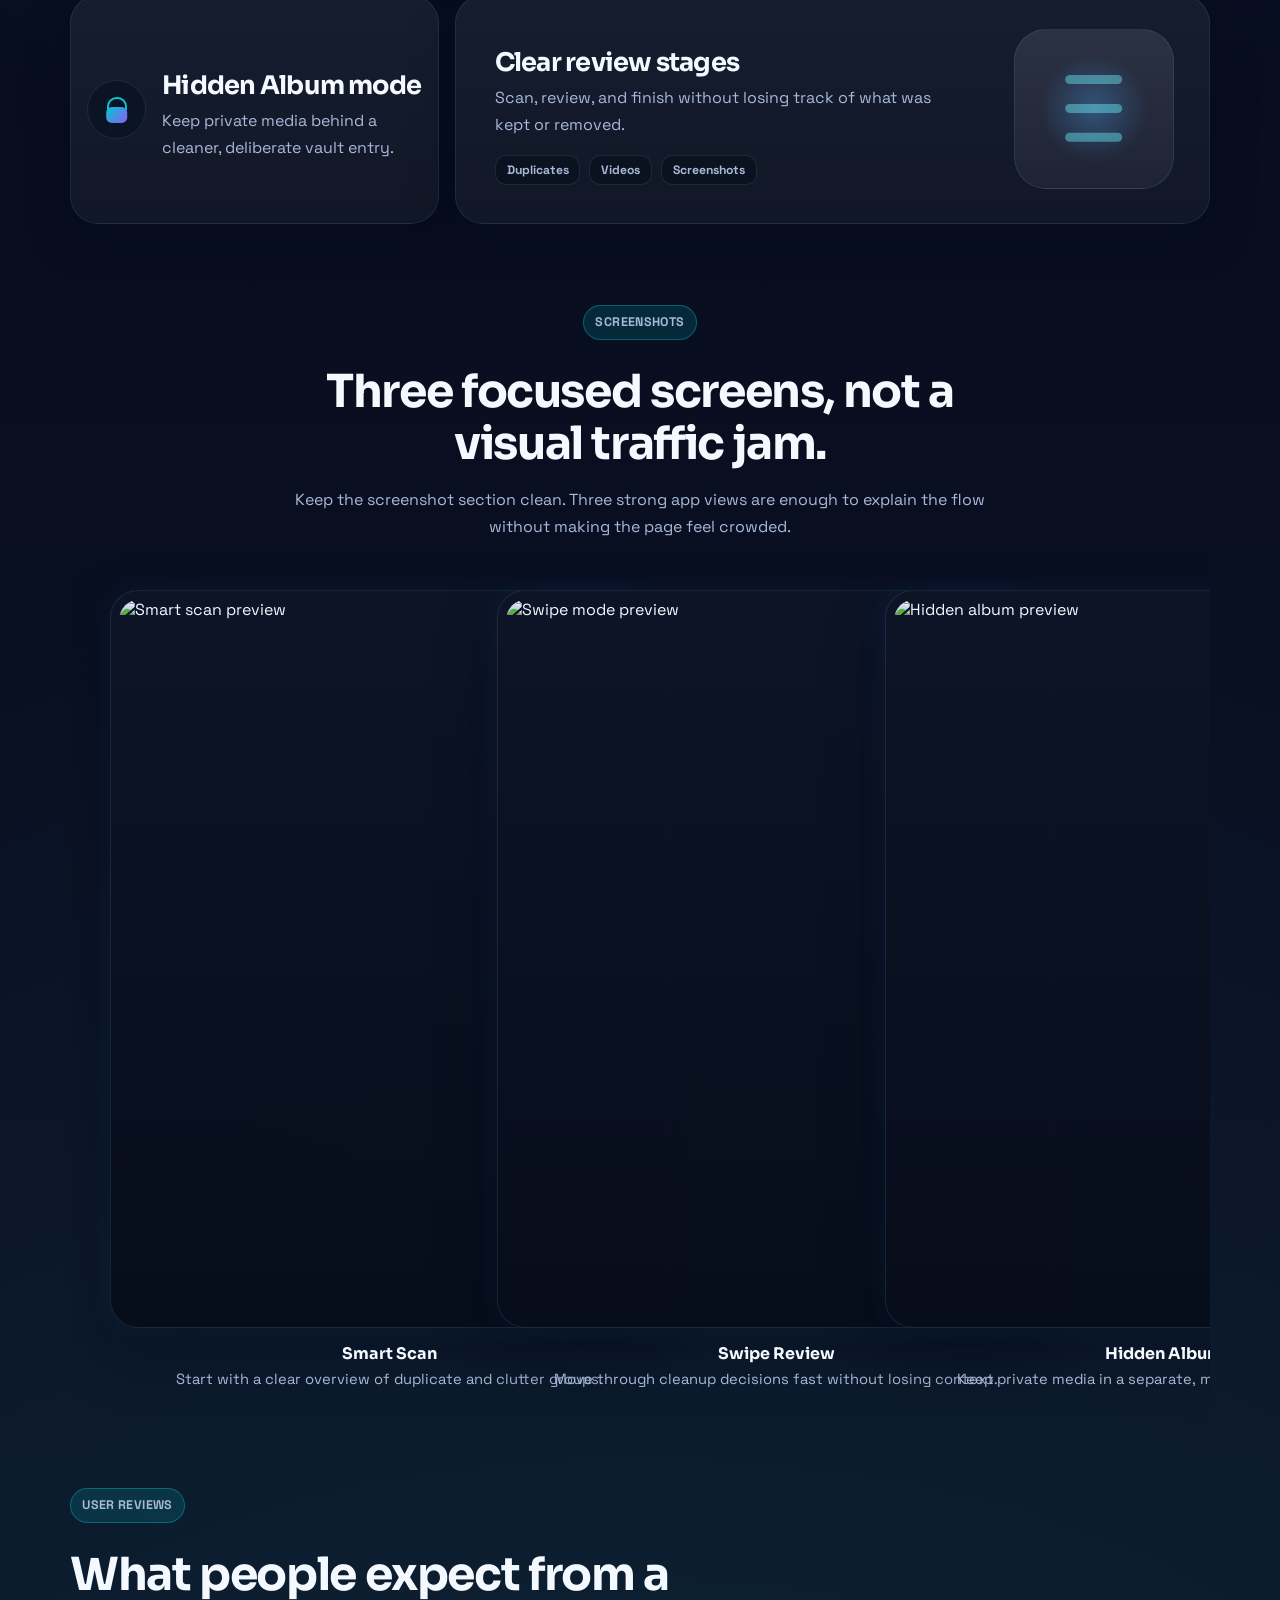
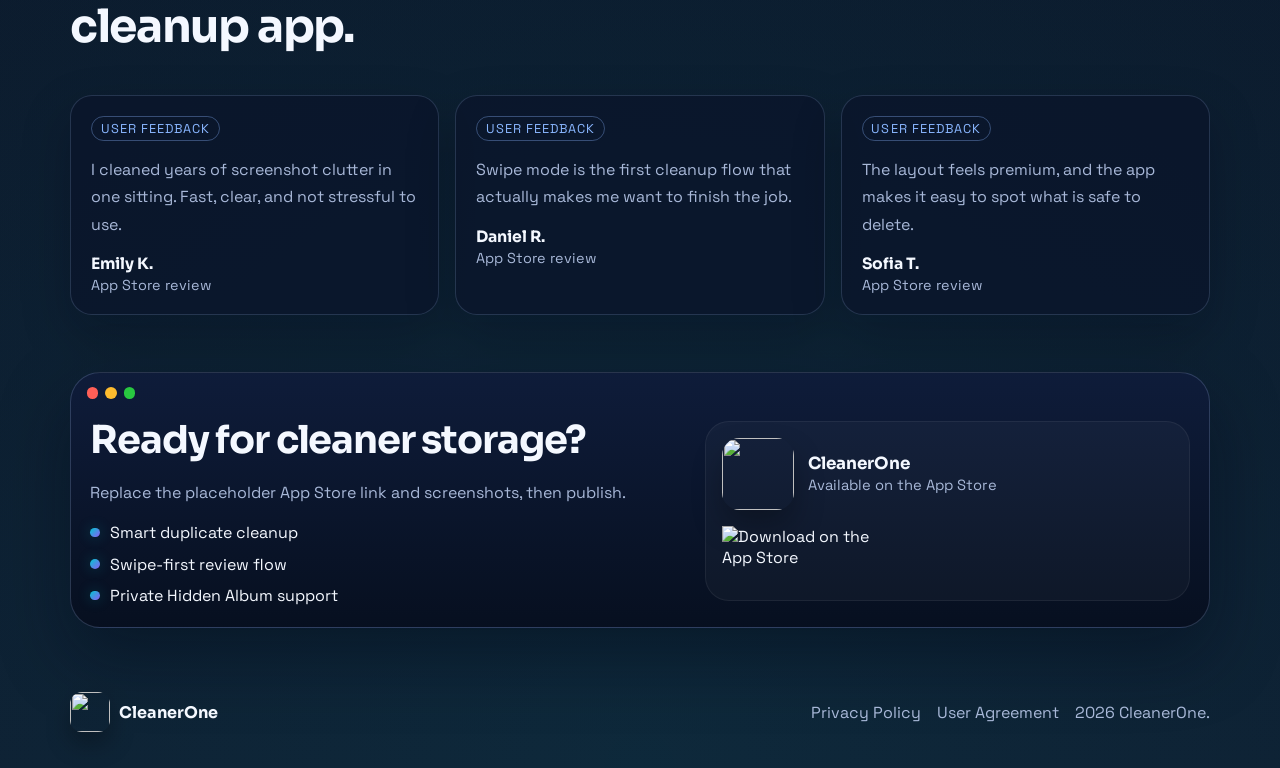
==== commit f334738b: "Review öncesi puanlamalar kaldırıldı" ====
--- a/index.html
+++ b/index.html
@@ -74,24 +74,23 @@
             <div class="hero-rating">
               <img src="assets/app-icon.png" alt="" width="48" height="48" />
               <div class="hero-rating__meta">
-                <div class="hero-rating__stars" aria-hidden="true">★★★★★</div>
-                <p data-i18n="hero_rating_line">4.9/5 rating · 50K+ users</p>
+                <p data-i18n="hero_rating_line">Built for clear and private photo cleanup.</p>
               </div>
             </div>
           </div>
 
           <div class="hero-stats">
             <article>
-              <strong>10K+</strong>
-              <span data-i18n="metric_downloads">Downloads</span>
+              <strong data-i18n="metric_title_1">Smart Organization</strong>
+              <span data-i18n="metric_body_1">Group similar photos and repeated screenshots in one clean review flow.</span>
             </article>
             <article>
-              <strong>4.9</strong>
-              <span data-i18n="metric_rating">App Rating</span>
+              <strong data-i18n="metric_title_2">Fast Decisions</strong>
+              <span data-i18n="metric_body_2">Swipe to keep, delete, or skip without breaking your focus.</span>
             </article>
             <article>
-              <strong>50K+</strong>
-              <span data-i18n="metric_cleaned">Media Reviewed</span>
+              <strong data-i18n="metric_title_3">Private by Design</strong>
+              <span data-i18n="metric_body_3">Sensitive media stays in a separate Hidden Album area.</span>
             </article>
           </div>
         </div>
@@ -239,7 +238,7 @@
 
       <section class="block review-grid">
         <article class="review-card reveal">
-          <div class="review-stars" aria-hidden="true">★★★★★</div>
+          <div class="review-stars" data-i18n="review_badge">User feedback</div>
           <p data-i18n="review_1_body">
             I cleaned years of screenshot clutter in one sitting. Fast, clear, and not
             stressful to use.
@@ -251,7 +250,7 @@
         </article>
 
         <article class="review-card reveal">
-          <div class="review-stars" aria-hidden="true">★★★★★</div>
+          <div class="review-stars" data-i18n="review_badge">User feedback</div>
           <p data-i18n="review_2_body">
             Swipe mode is the first cleanup flow that actually makes me want to finish the job.
           </p>
@@ -262,7 +261,7 @@
         </article>
 
         <article class="review-card reveal">
-          <div class="review-stars" aria-hidden="true">★★★★★</div>
+          <div class="review-stars" data-i18n="review_badge">User feedback</div>
           <p data-i18n="review_3_body">
             The layout feels premium, and the app makes it easy to spot what is safe to delete.
           </p>
--- a/style.css
+++ b/style.css
@@ -314,12 +314,6 @@
   gap: 0.18rem;
 }
 
-.hero-rating__stars {
-  color: #f5b8ff;
-  letter-spacing: 0.2em;
-  font-size: 1.1rem;
-}
-
 .hero-rating__meta p {
   margin: 0;
   font-size: 0.95rem;
@@ -727,9 +721,14 @@
 }
 
 .review-stars {
-  font-size: 1rem;
-  letter-spacing: 0.16em;
-  color: #f6c453;
+  display: inline-flex;
+  font-size: 0.8rem;
+  letter-spacing: 0.08em;
+  text-transform: uppercase;
+  color: #89b6ff;
+  border: 1px solid rgba(137, 182, 255, 0.35);
+  border-radius: 999px;
+  padding: 0.2rem 0.55rem;
 }
 
 .review-card p {
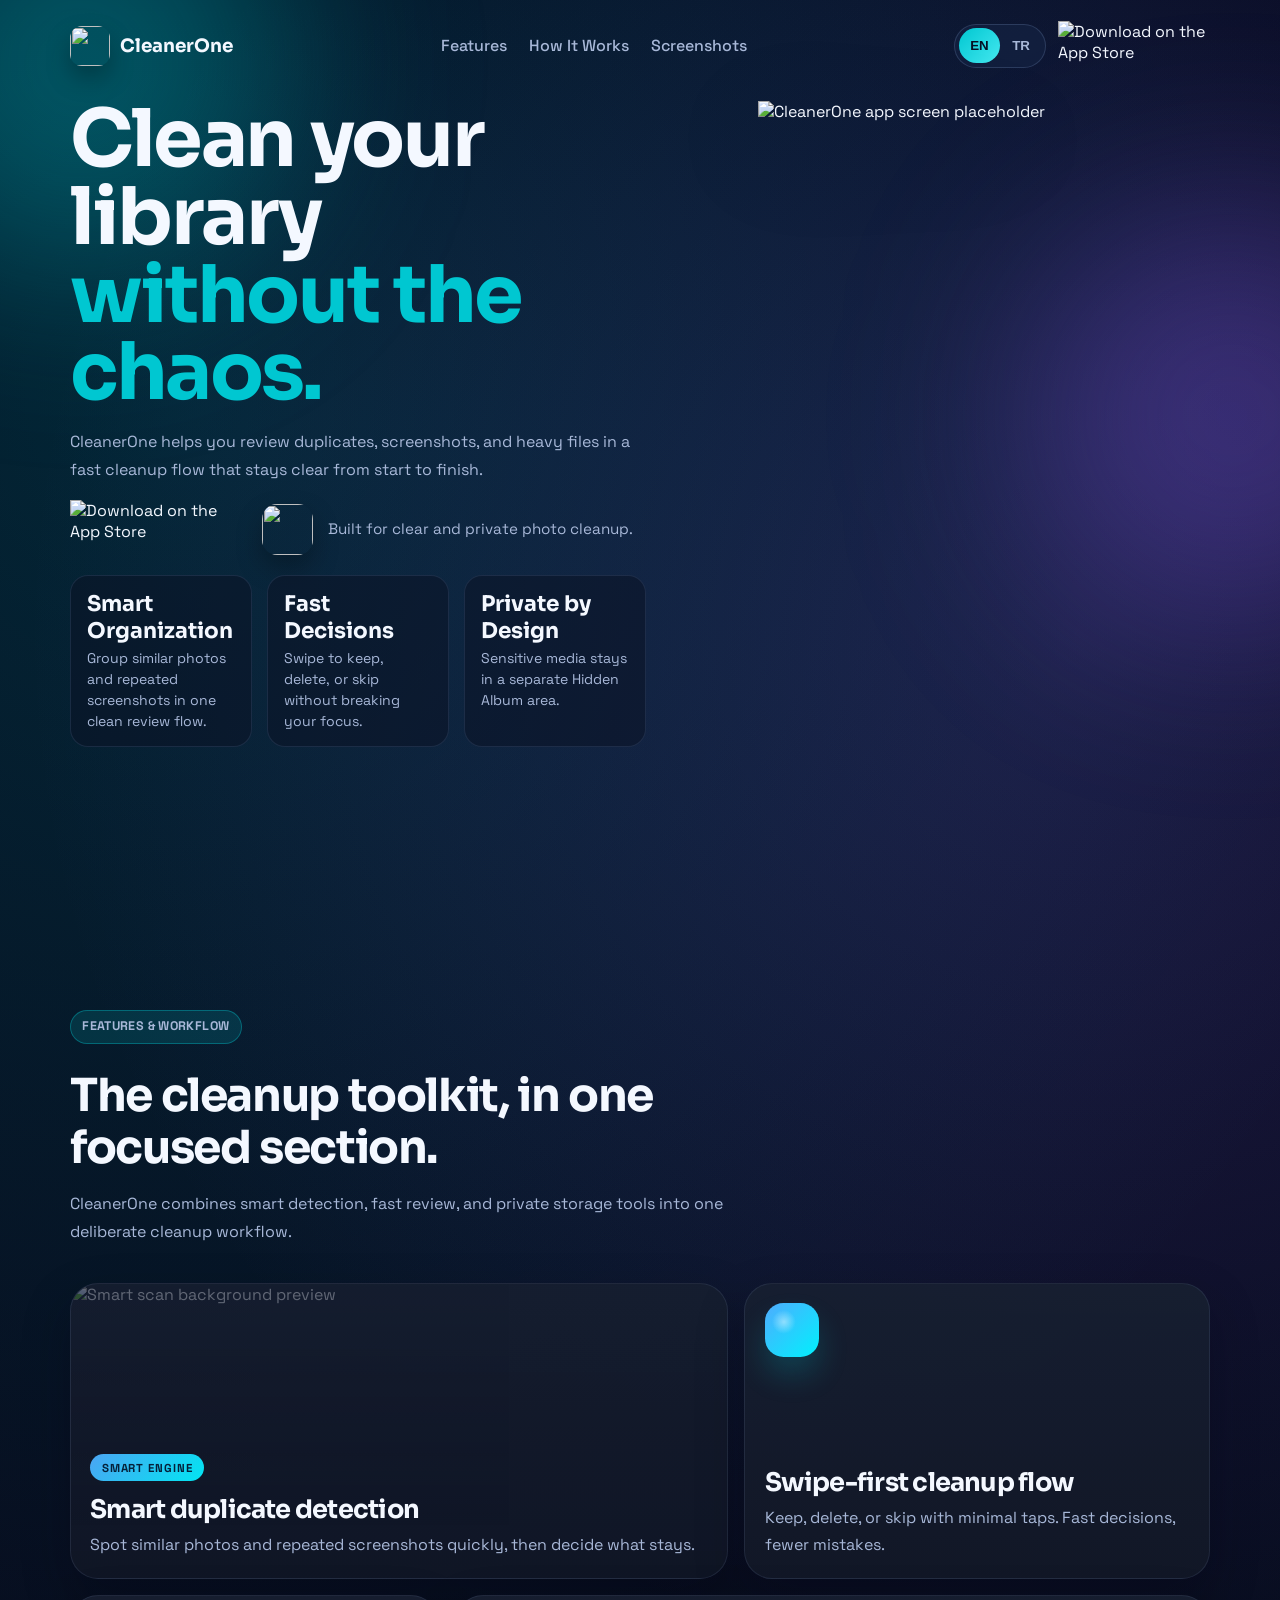
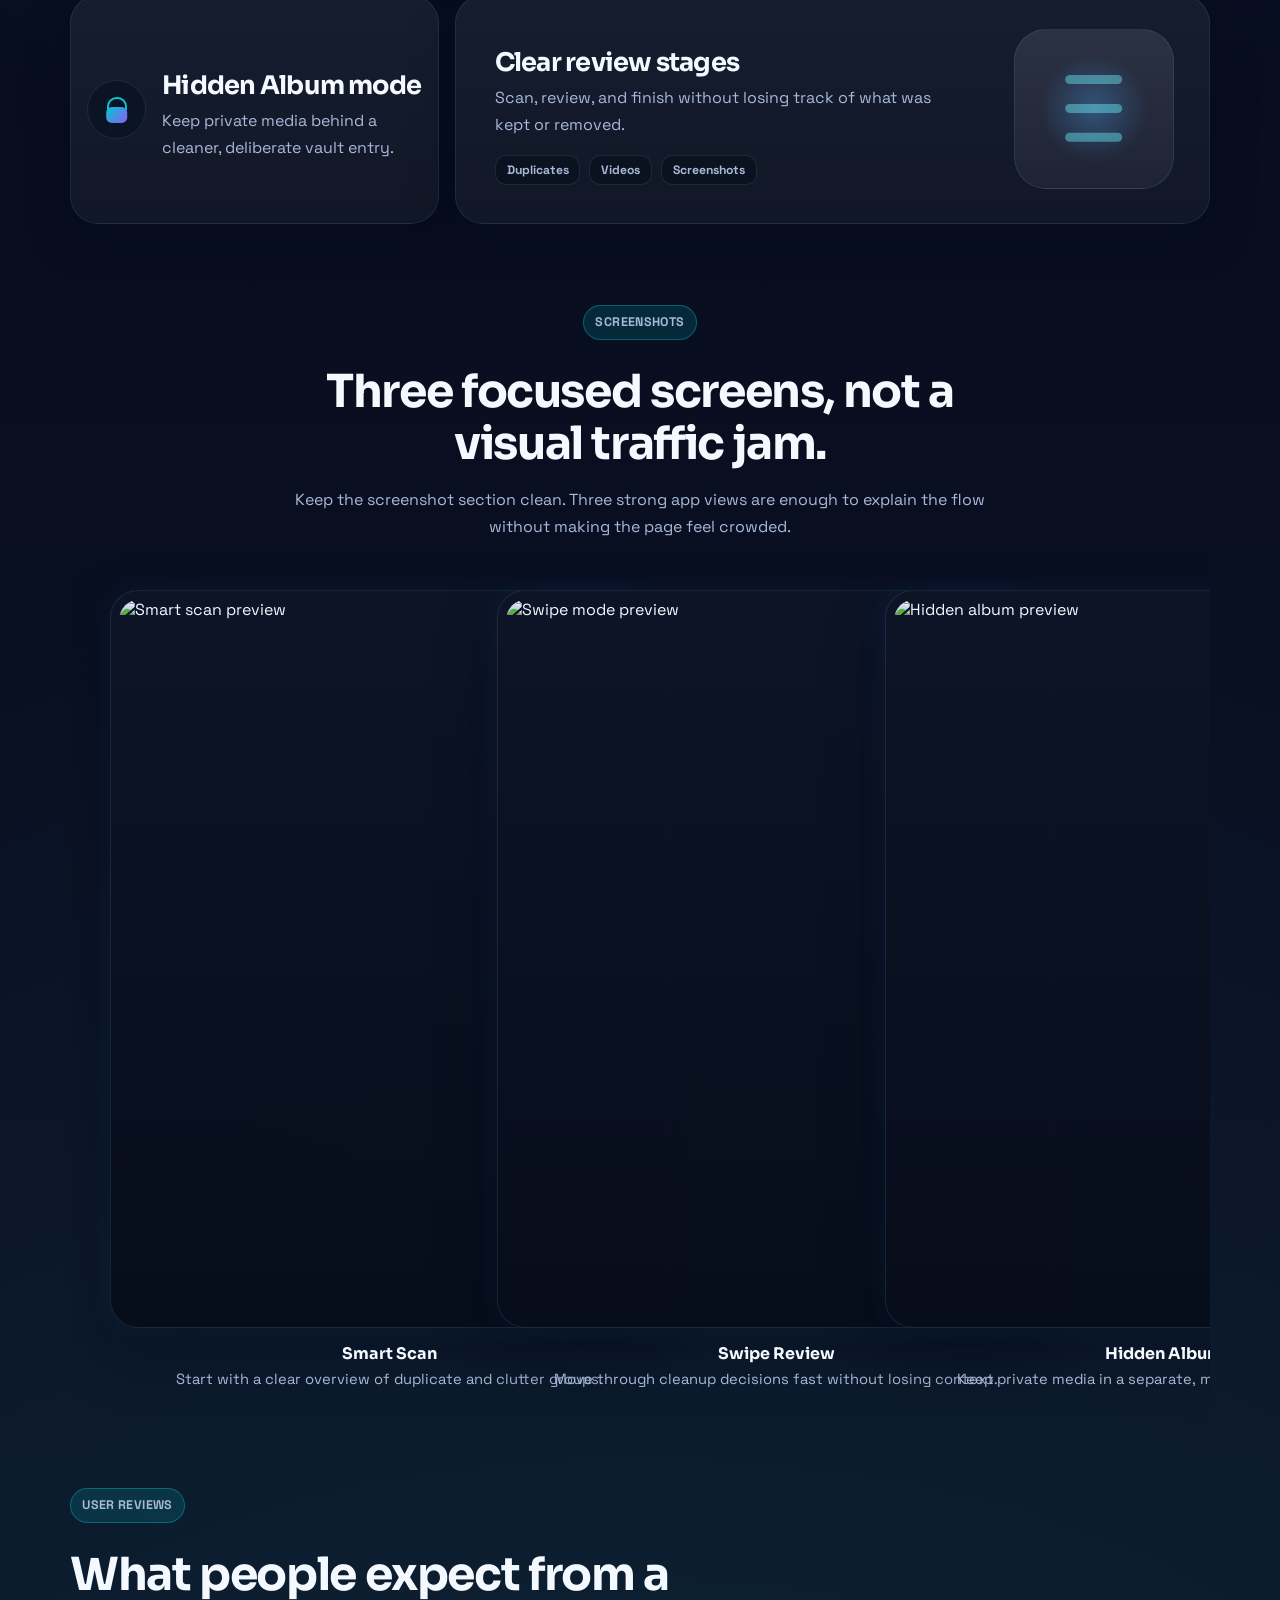
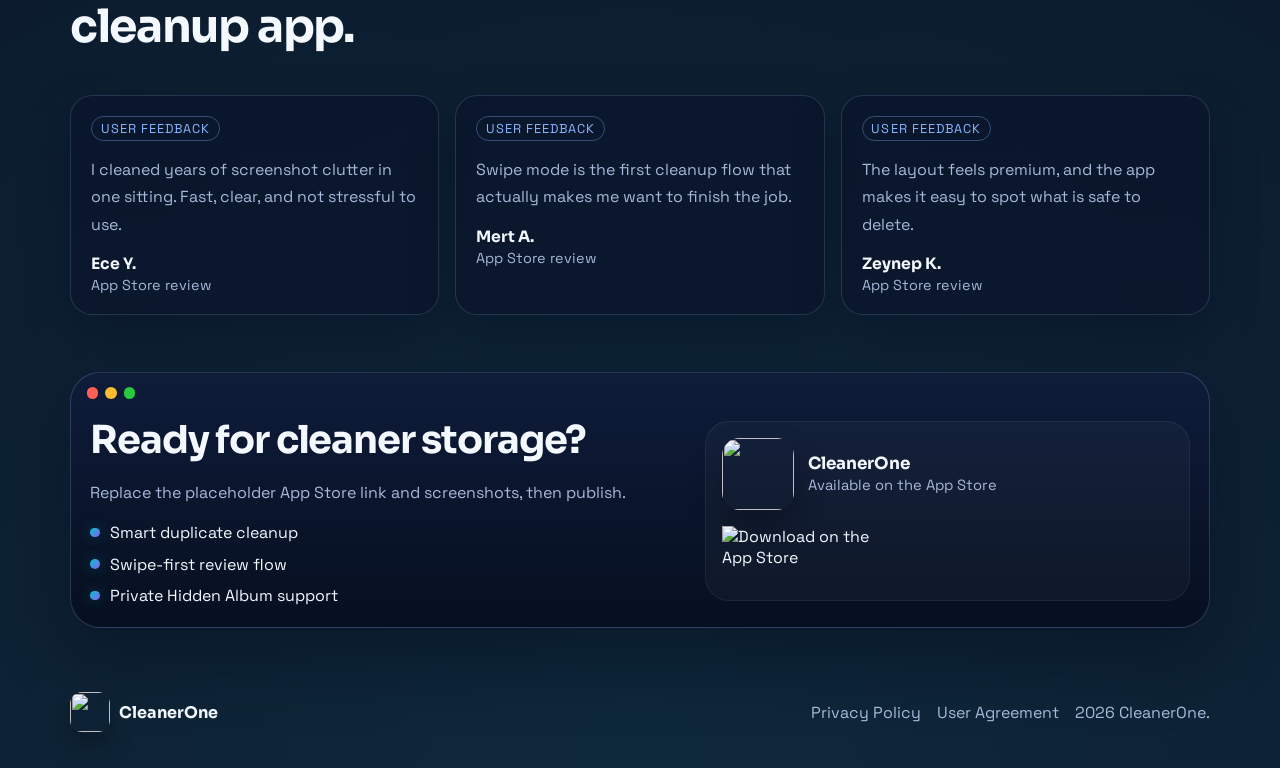
==== commit 219add33: "AI çıkartıldı" ====
--- a/index.html
+++ b/index.html
@@ -16,12 +16,12 @@
     />
     <link rel="stylesheet" href="style.css" />
   </head>
-  <body class="landing-shell">
+  <body id="page-top" class="landing-shell">
     <div class="bg-orb bg-orb--teal"></div>
     <div class="bg-orb bg-orb--purple"></div>
 
     <header class="topbar">
-      <a class="brand" href="#top" aria-label="CleanerOne home">
+      <a class="brand" href="#page-top" aria-label="CleanerOne home">
         <img src="assets/app-icon.png" alt="" width="40" height="40" />
         <span>CleanerOne</span>
       </a>
@@ -48,10 +48,9 @@
       </div>
     </header>
 
-    <main id="top">
+    <main>
       <section class="hero block">
         <div class="hero-copy reveal">
-          <span class="pill" data-i18n="hero_badge">Available on iOS</span>
           <h1>
             <span data-i18n="hero_title_top">Clean your library</span>
             <em data-i18n="hero_title_em">without the chaos.</em>
@@ -244,7 +243,7 @@
             stressful to use.
           </p>
           <div class="review-meta">
-            <strong data-i18n="review_1_name">Emily K.</strong>
+            <strong data-i18n="review_1_name">Ece Y.</strong>
             <span data-i18n="review_meta_label">App Store review</span>
           </div>
         </article>
@@ -255,7 +254,7 @@
             Swipe mode is the first cleanup flow that actually makes me want to finish the job.
           </p>
           <div class="review-meta">
-            <strong data-i18n="review_2_name">Daniel R.</strong>
+            <strong data-i18n="review_2_name">Mert A.</strong>
             <span data-i18n="review_meta_label">App Store review</span>
           </div>
         </article>
@@ -266,7 +265,7 @@
             The layout feels premium, and the app makes it easy to spot what is safe to delete.
           </p>
           <div class="review-meta">
-            <strong data-i18n="review_3_name">Sofia T.</strong>
+            <strong data-i18n="review_3_name">Zeynep K.</strong>
             <span data-i18n="review_meta_label">App Store review</span>
           </div>
         </article>
@@ -318,10 +317,10 @@
     </main>
 
     <footer class="footer block">
-      <div class="footer-brand">
+      <a class="footer-brand" href="#page-top" aria-label="Back to top">
         <img src="assets/app-icon.png" alt="" width="28" height="28" />
         <span>CleanerOne</span>
-      </div>
+      </a>
       <div class="footer-links">
         <a href="privacy/" data-i18n="privacy_link">Privacy Policy</a>
         <a href="user/" data-i18n="terms_link">User Agreement</a>
--- a/style.css
+++ b/style.css
@@ -250,7 +250,7 @@
 }
 
 .hero h1 {
-  margin-top: 0.7rem;
+  margin-top: 0;
   max-width: 9.2ch;
   font-size: clamp(3rem, 6.2vw, 5.7rem);
   line-height: 0.98;
@@ -347,6 +347,7 @@
 
 .hero-art {
   position: relative;
+  align-self: start;
 }
 
 .hero-stage {
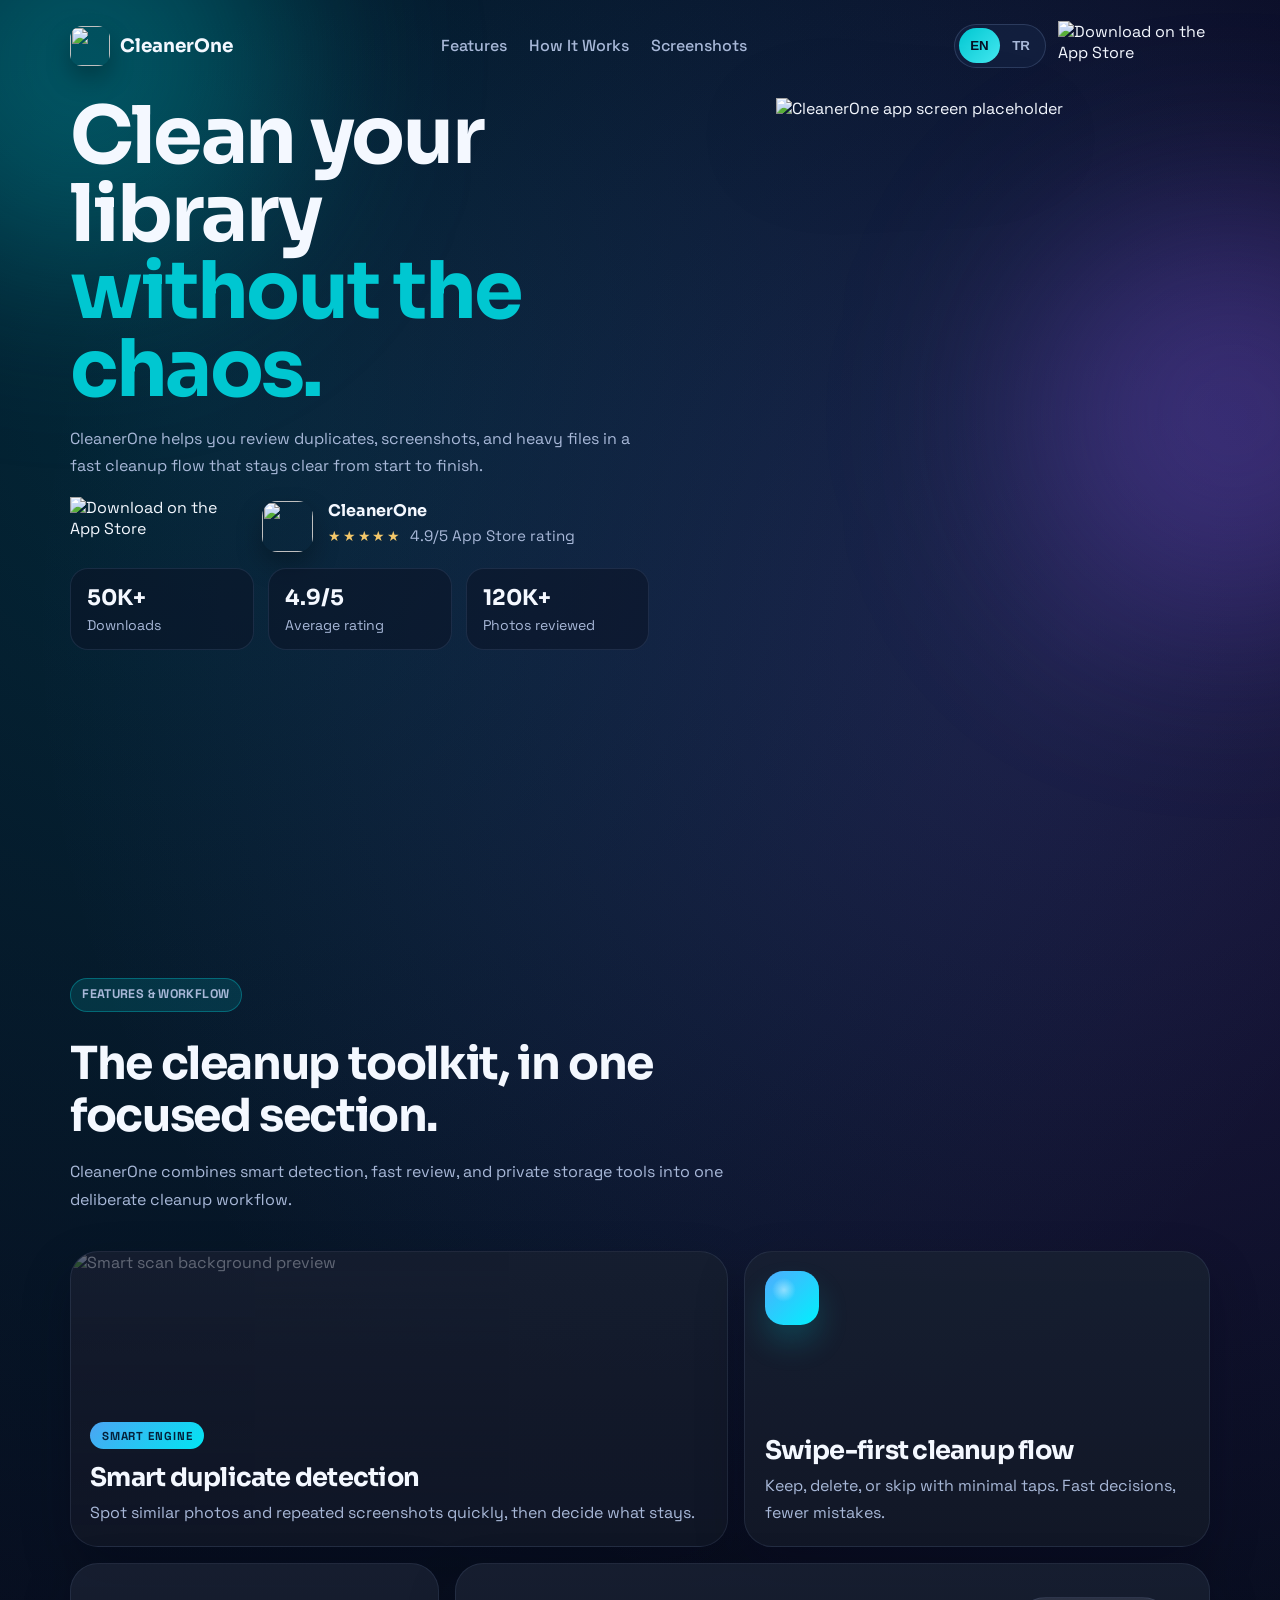
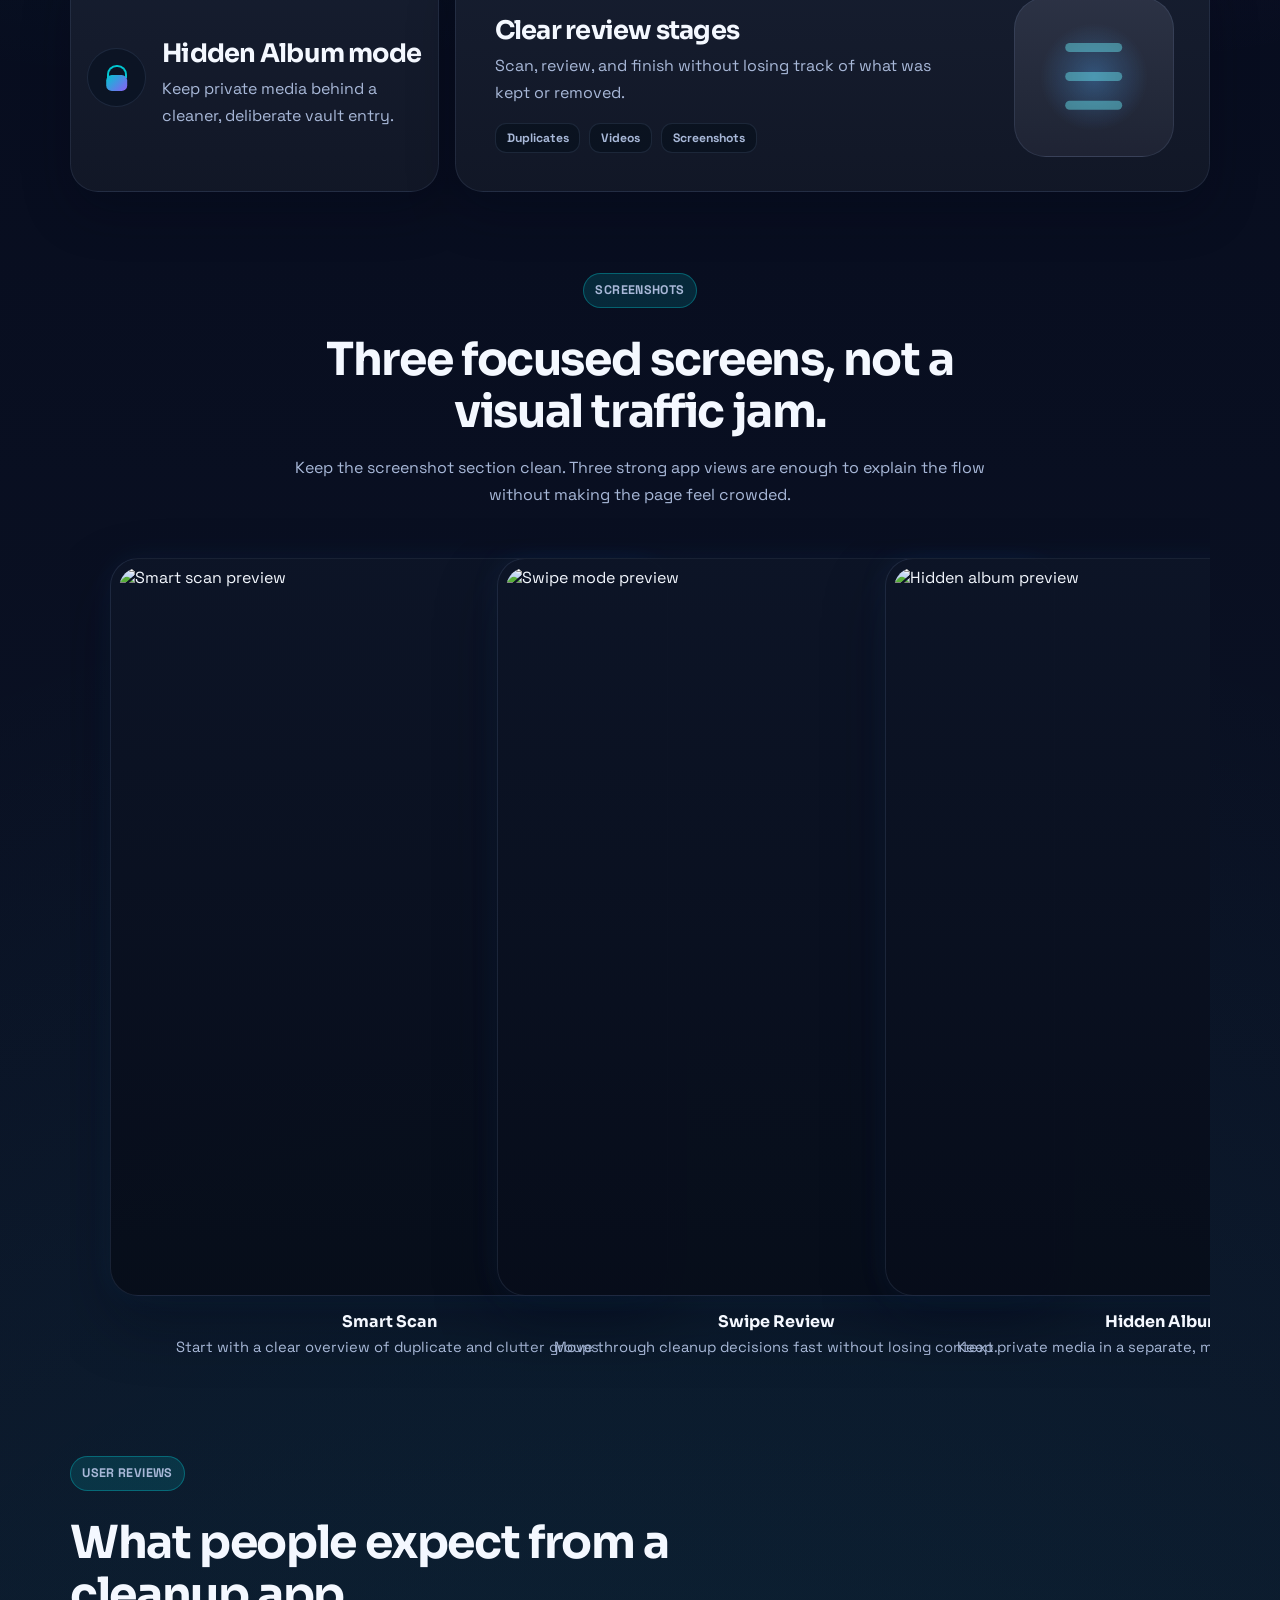
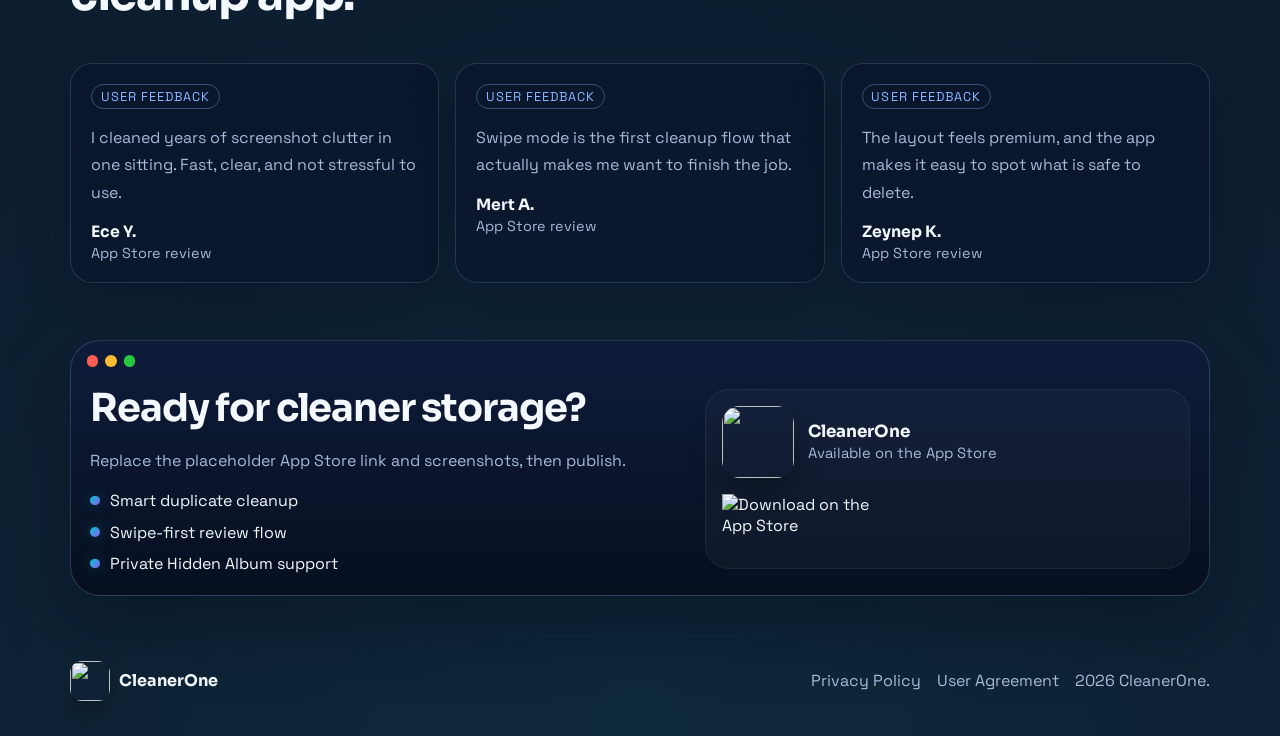
==== commit f61417e3: "link güncelleme" ====
--- a/index.html
+++ b/index.html
@@ -37,7 +37,13 @@
           <button class="lang-btn is-active" data-lang="en" type="button">EN</button>
           <button class="lang-btn" data-lang="tr" type="button">TR</button>
         </div>
-        <a class="topbar-badge" href="#" aria-label="Download on the App Store">
+        <a
+          class="topbar-badge"
+          href="https://apps.apple.com/us/app/cleanerone-gallery-cleaner/id6759322491"
+          target="_blank"
+          rel="noopener noreferrer"
+          aria-label="Download on the App Store"
+        >
           <img
             src="assets/app-store-badge.svg"
             alt="Download on the App Store"
@@ -61,7 +67,13 @@
           </p>
 
           <div class="hero-actions">
-            <a class="store-link" href="#" aria-label="Download on the App Store">
+            <a
+              class="store-link"
+              href="https://apps.apple.com/us/app/cleanerone-gallery-cleaner/id6759322491"
+              target="_blank"
+              rel="noopener noreferrer"
+              aria-label="Download on the App Store"
+            >
               <img
                 src="assets/app-store-badge.svg"
                 alt="Download on the App Store"
@@ -73,23 +85,27 @@
             <div class="hero-rating">
               <img src="assets/app-icon.png" alt="" width="48" height="48" />
               <div class="hero-rating__meta">
-                <p data-i18n="hero_rating_line">Built for clear and private photo cleanup.</p>
+                <strong data-i18n="hero_rating_app">CleanerOne</strong>
+                <p class="hero-rating__line">
+                  <span class="hero-rating__stars" aria-hidden="true">★★★★★</span>
+                  <span data-i18n="hero_rating_line">4.9/5 App Store rating</span>
+                </p>
               </div>
             </div>
           </div>
 
           <div class="hero-stats">
             <article>
-              <strong data-i18n="metric_title_1">Smart Organization</strong>
-              <span data-i18n="metric_body_1">Group similar photos and repeated screenshots in one clean review flow.</span>
+              <strong data-i18n="metric_title_1">50K+</strong>
+              <span data-i18n="metric_body_1">Downloads</span>
             </article>
             <article>
-              <strong data-i18n="metric_title_2">Fast Decisions</strong>
-              <span data-i18n="metric_body_2">Swipe to keep, delete, or skip without breaking your focus.</span>
+              <strong data-i18n="metric_title_2">4.9/5</strong>
+              <span data-i18n="metric_body_2">Average rating</span>
             </article>
             <article>
-              <strong data-i18n="metric_title_3">Private by Design</strong>
-              <span data-i18n="metric_body_3">Sensitive media stays in a separate Hidden Album area.</span>
+              <strong data-i18n="metric_title_3">120K+</strong>
+              <span data-i18n="metric_body_3">Photos reviewed</span>
             </article>
           </div>
         </div>
@@ -302,7 +318,13 @@
                 </div>
               </div>
 
-              <a class="store-link store-link--cta" href="#" aria-label="Download on the App Store">
+              <a
+                class="store-link store-link--cta"
+                href="https://apps.apple.com/us/app/cleanerone-gallery-cleaner/id6759322491"
+                target="_blank"
+                rel="noopener noreferrer"
+                aria-label="Download on the App Store"
+              >
                 <img
                   src="assets/app-store-badge.svg"
                   alt="Download on the App Store"
--- a/style.css
+++ b/style.css
@@ -211,15 +211,19 @@
 
 .hero {
   display: grid;
-  gap: 2rem;
+  gap: 1.6rem;
   align-items: start;
   grid-template-columns: 1.04fr 0.96fr;
-  padding: 0.95rem 0 0.9rem;
+  padding: 0.75rem 0 0.25rem;
   margin-top: 0;
   border: 0;
   border-radius: 0;
   background: transparent;
   box-shadow: none;
+}
+
+.hero.block {
+  padding-bottom: 0.1rem;
 }
 
 .pill,
@@ -311,7 +315,20 @@
 
 .hero-rating__meta {
   display: grid;
-  gap: 0.18rem;
+  gap: 0.2rem;
+}
+
+.hero-rating__meta strong {
+  font-family: "Sora", sans-serif;
+  font-size: 1rem;
+  line-height: 1;
+}
+
+.hero-rating__line {
+  display: inline-flex;
+  align-items: center;
+  gap: 0.5rem;
+  line-height: 1.2;
 }
 
 .hero-rating__meta p {
@@ -319,11 +336,17 @@
   font-size: 0.95rem;
 }
 
+.hero-rating__stars {
+  color: #f3c76a;
+  letter-spacing: 0.12em;
+  font-size: 0.88rem;
+}
+
 .hero-stats {
   display: grid;
   grid-template-columns: repeat(3, minmax(0, 1fr));
   gap: 0.9rem;
-  margin-top: 1rem;
+  margin-top: 0.8rem;
 }
 
 .hero-stats article {
@@ -362,7 +385,7 @@
 }
 
 .hero-stage img {
-  max-width: 23.2rem;
+  max-width: 20.8rem;
   filter: drop-shadow(0 28px 60px rgba(0, 0, 0, 0.45));
 }
 
@@ -426,7 +449,11 @@
 }
 
 .overview-section {
-  padding-top: 1.35rem;
+  padding-top: 0.7rem;
+}
+
+.overview-section.block {
+  padding-top: 0.35rem;
 }
 
 .toolkit-grid {
